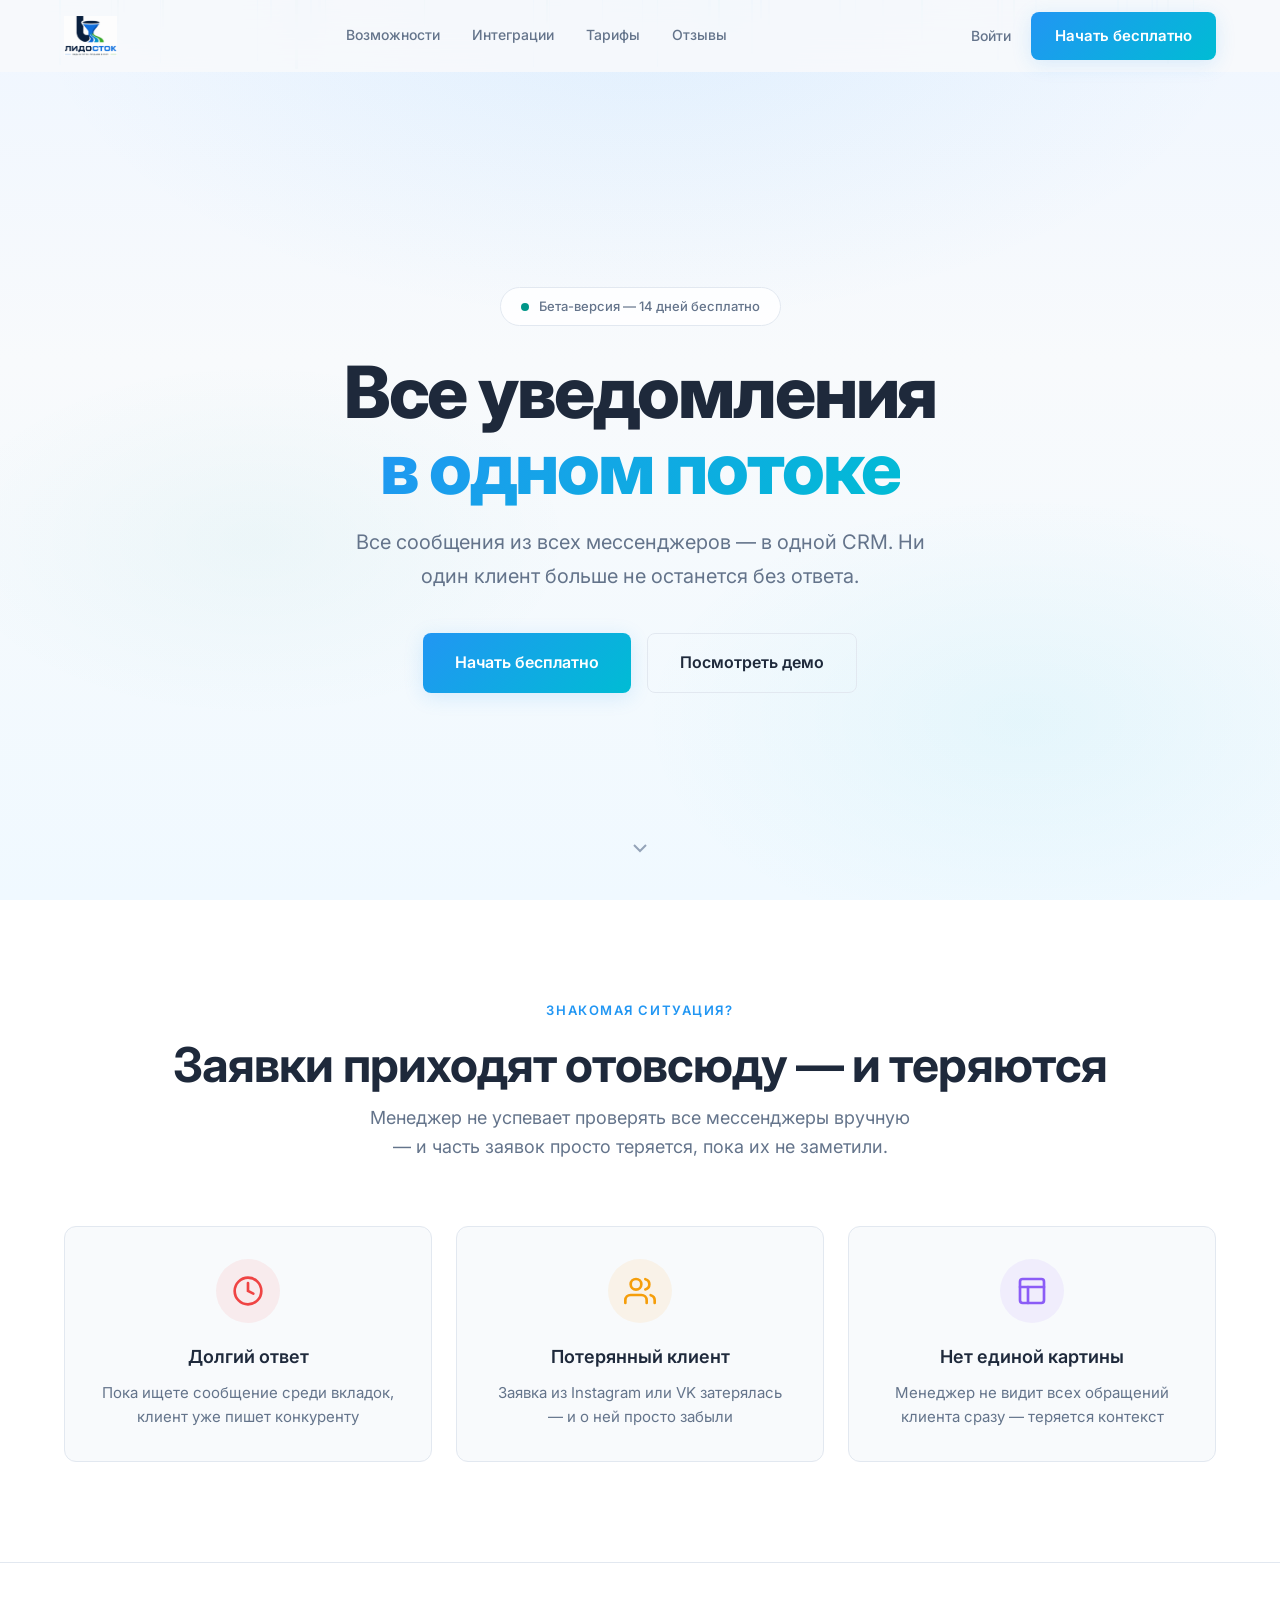
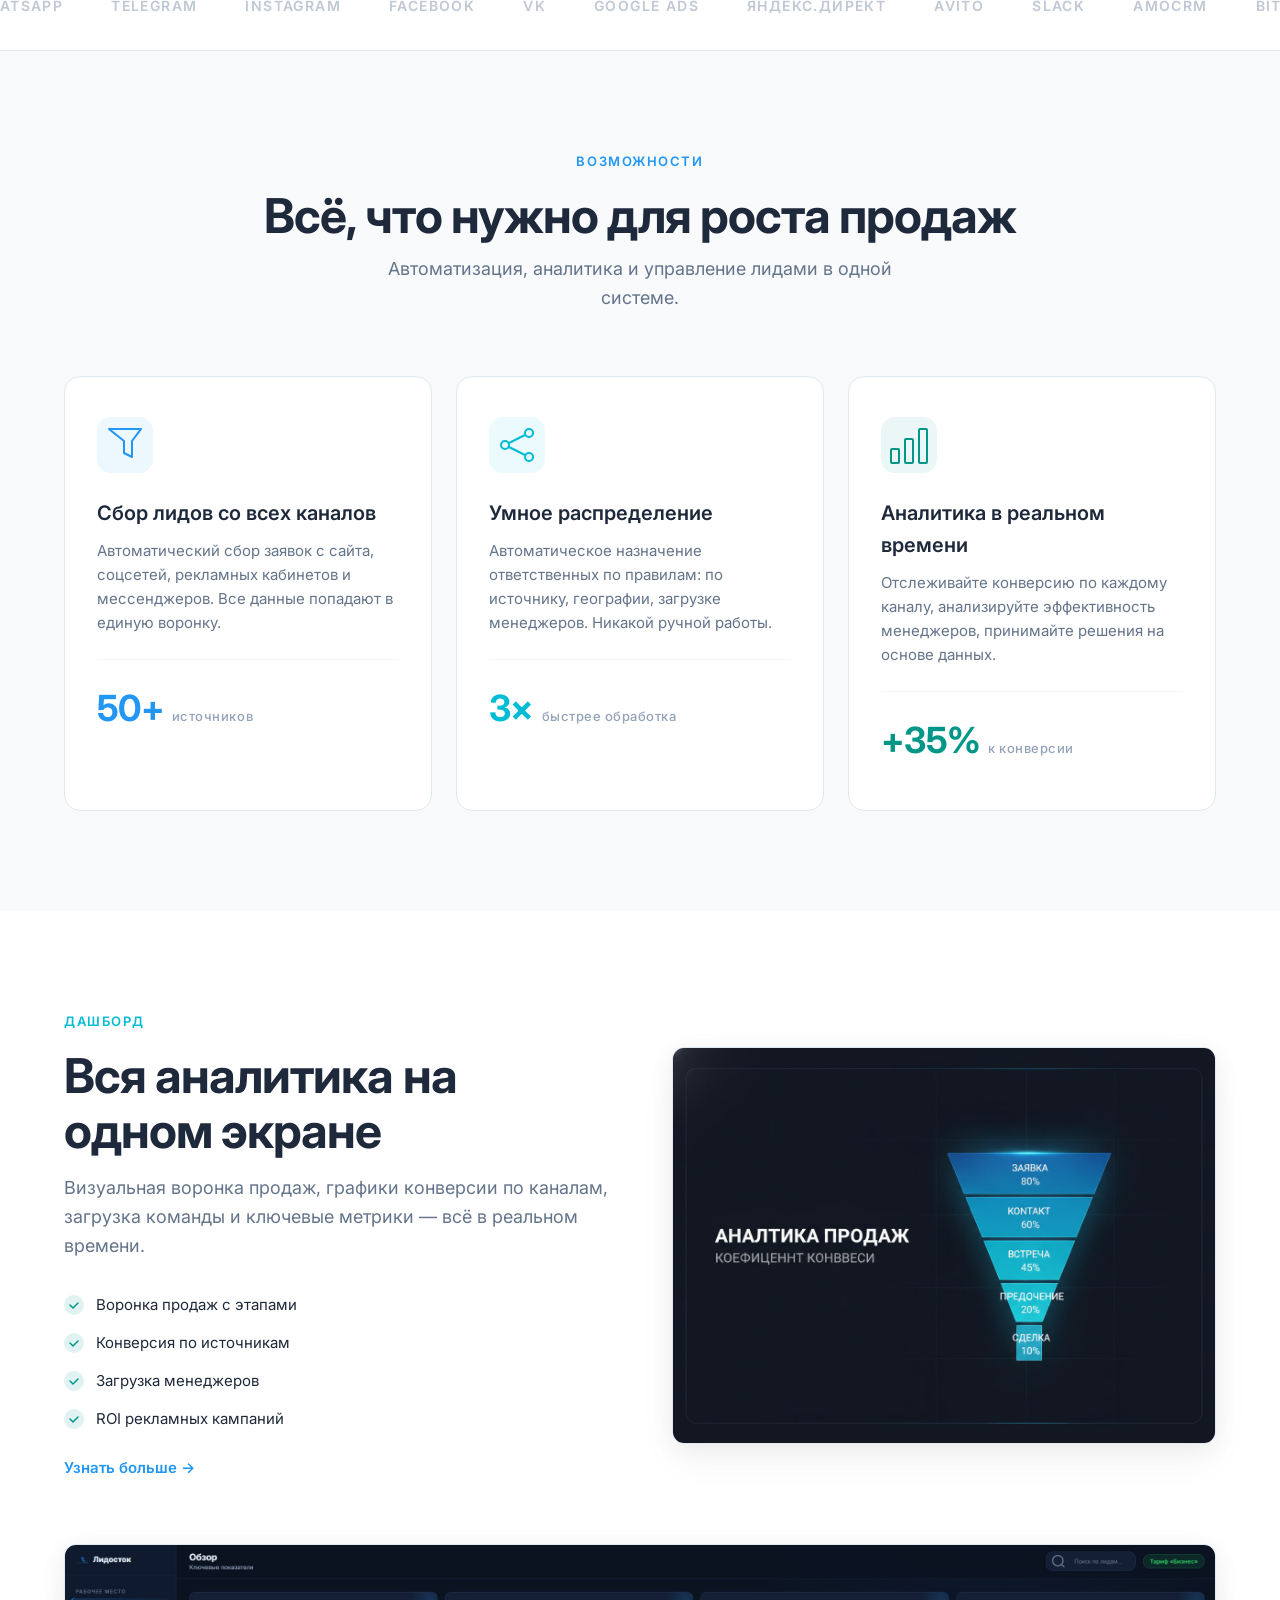
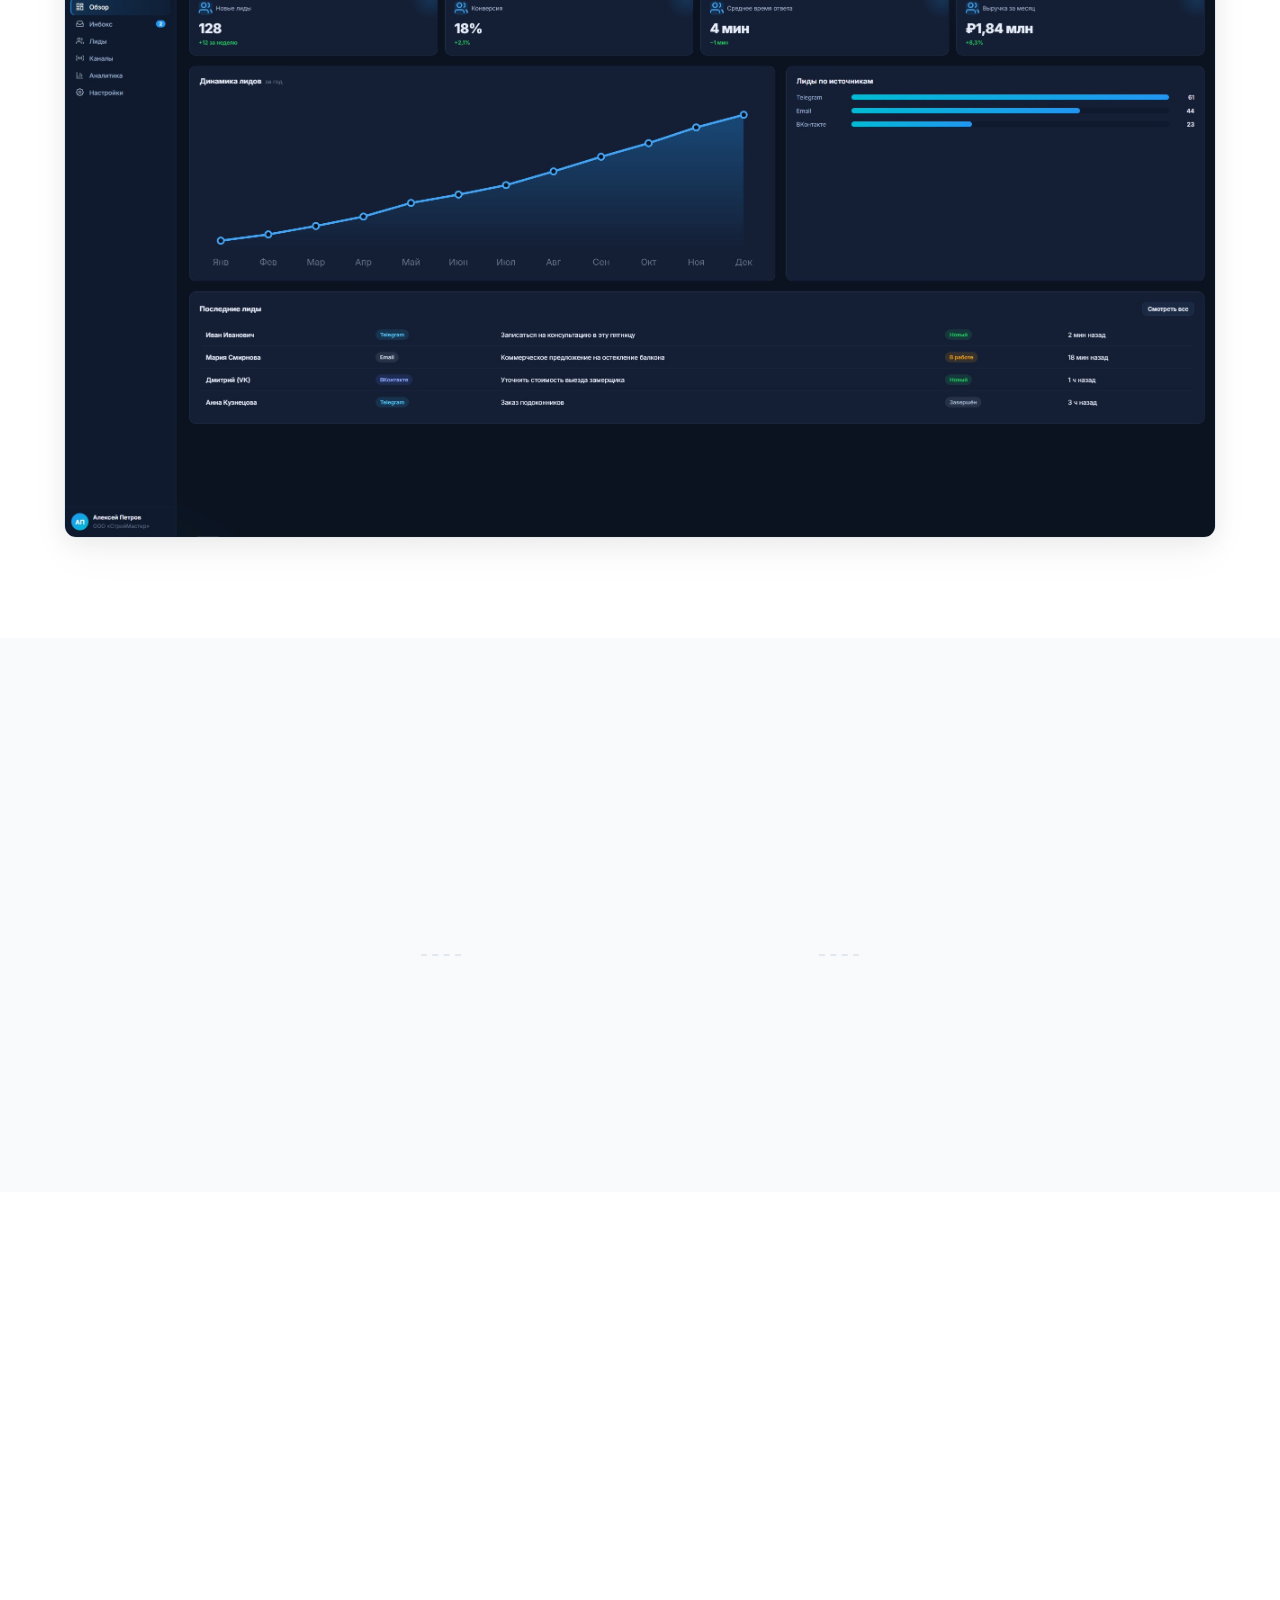
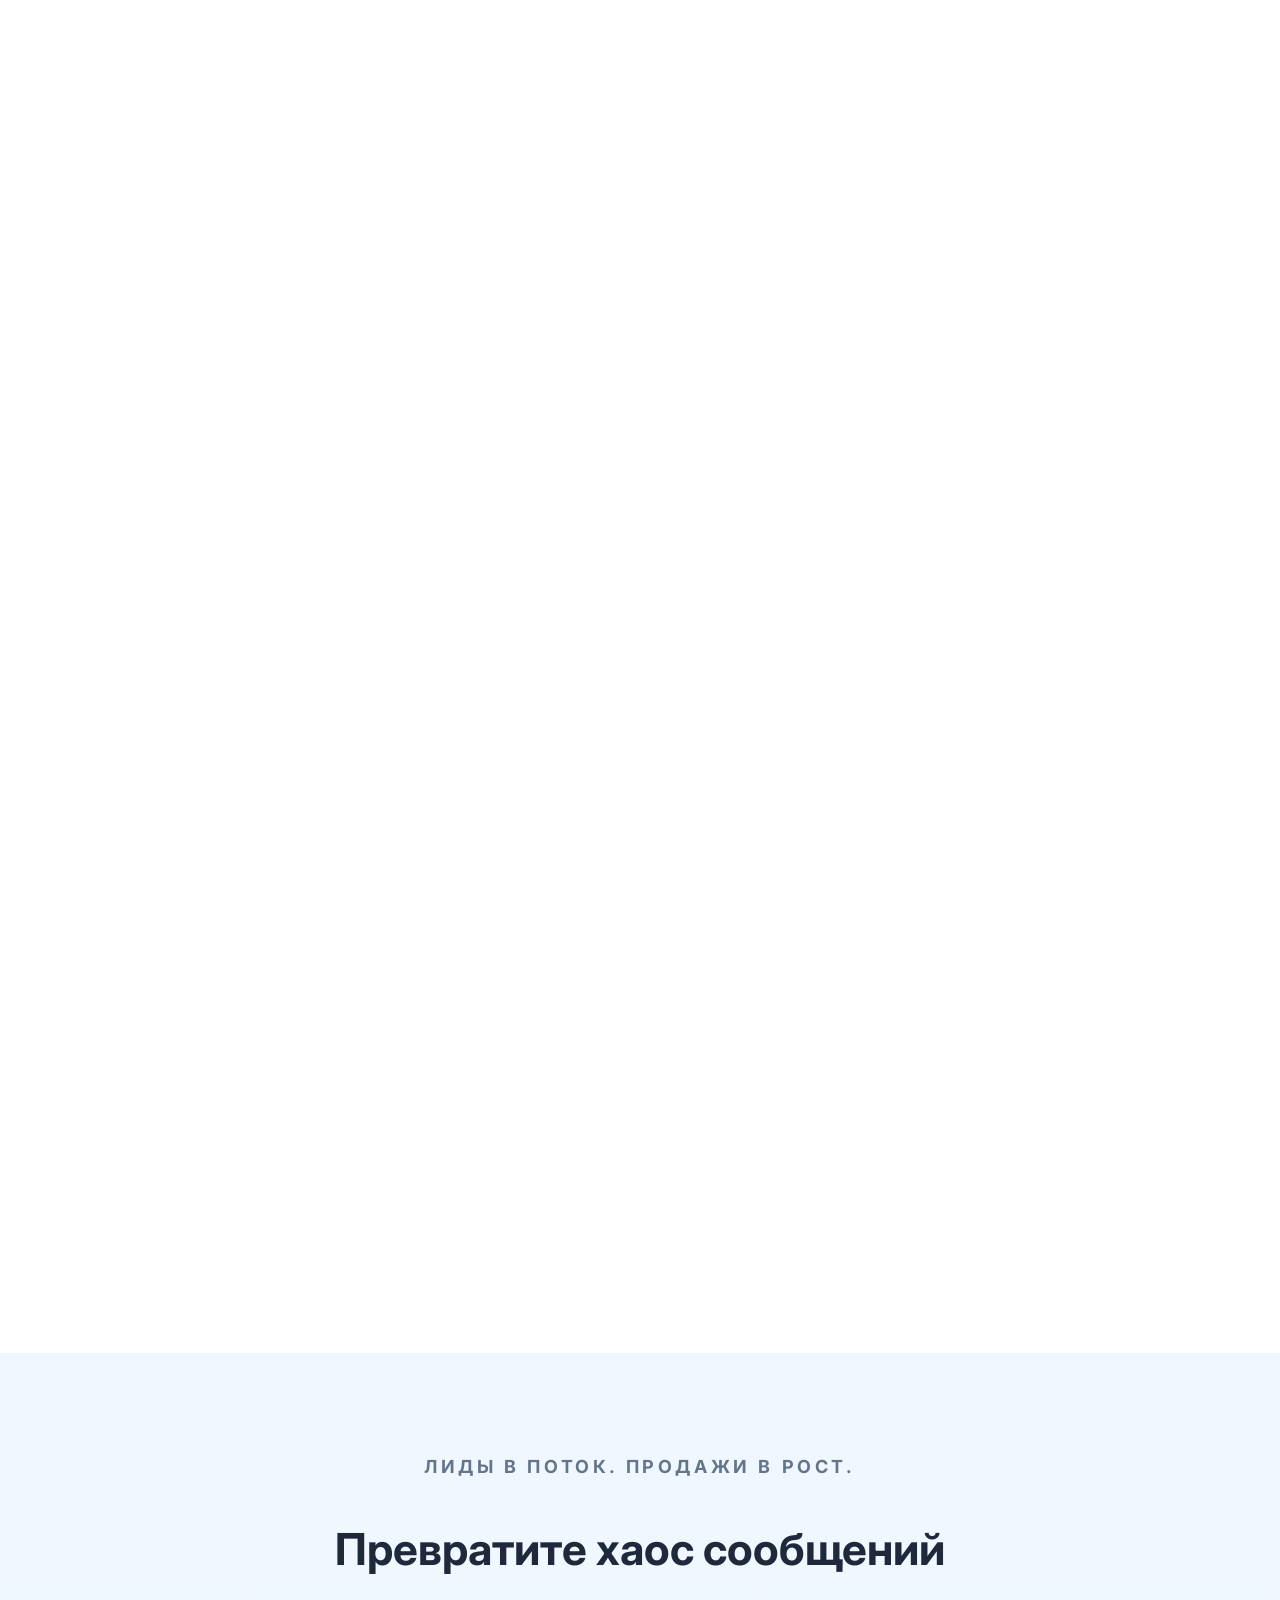
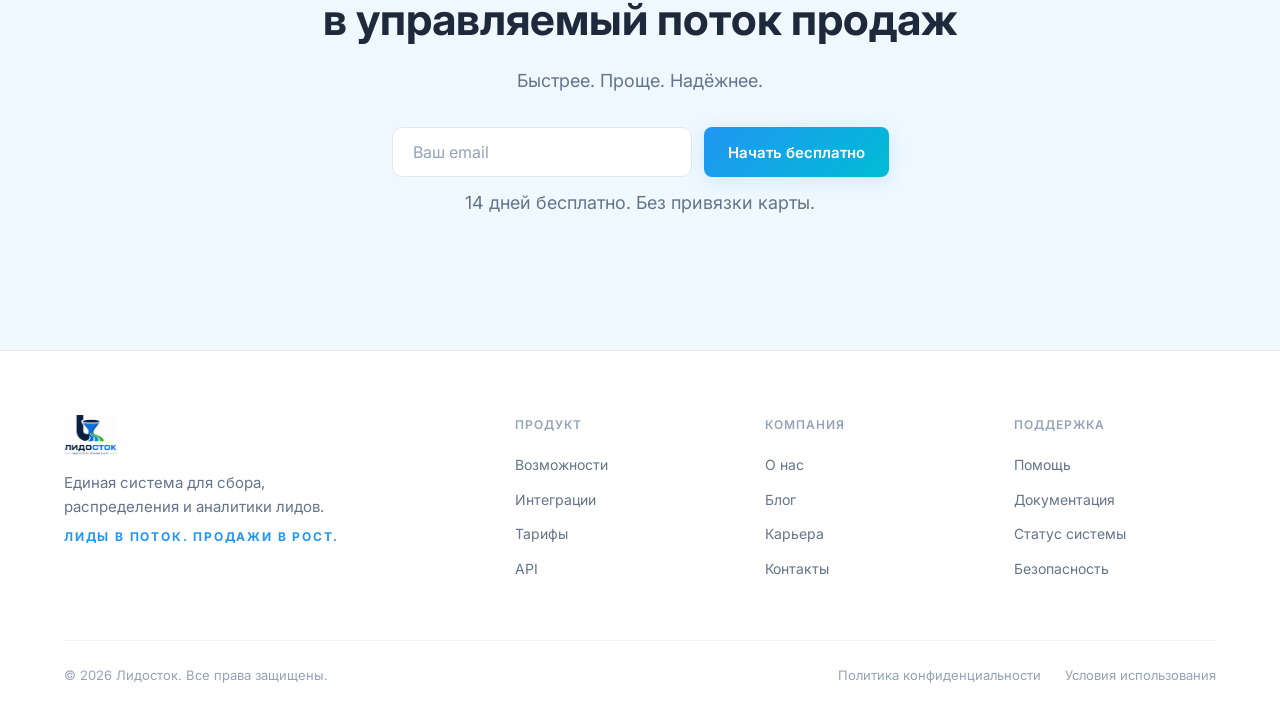
==== index.html @ 811f97ea "Add files via upload" ====
<!doctype html>
<html lang="ru">
  <head>
    <meta charset="UTF-8" />
    <meta name="viewport" content="width=device-width, initial-scale=1.0" />
    <title>Лидосток — Все уведомления в одном потоке</title>
    <link rel="icon" type="image/png" href="images/logo-dark.png" />
    <link rel="stylesheet" href="style.css" />
    <link
      href="https://fonts.googleapis.com/css2?family=Inter:wght@300;400;500;600;700;800&display=swap"
      rel="stylesheet"
    />
  </head>
  <body>
    <!-- ===== HEADER ===== -->
    <header class="header" id="header">
      <div class="container header-inner">
        <a href="index.html" class="logo">
          <img src="images/logo-light.png" alt="Лидосток" class="logo-img" />
        </a>
        <nav class="nav">
          <a href="#features" class="nav-link">Возможности</a>
          <a href="#integrations" class="nav-link">Интеграции</a>
          <a href="#pricing" class="nav-link">Тарифы</a>
          <a href="#testimonials" class="nav-link">Отзывы</a>
        </nav>
        <div class="header-buttons">
          <a href="login.html" class="header-login">Войти</a>
          <a href="register.html" class="btn btn-primary">Начать бесплатно</a>
        </div>
        <button class="hamburger" id="hamburger" onclick="toggleMenu()">
          <span></span><span></span><span></span>
        </button>
      </div>
    </header>

    <!-- Mobile Menu -->
    <div class="mobile-menu" id="mobileMenu">
      <button class="mobile-close" onclick="toggleMenu()">&times;</button>
      <a href="#features" class="mobile-link" onclick="toggleMenu()"
        >Возможности</a
      >
      <a href="#integrations" class="mobile-link" onclick="toggleMenu()"
        >Интеграции</a
      >
      <a href="#pricing" class="mobile-link" onclick="toggleMenu()">Тарифы</a>
      <a href="#testimonials" class="mobile-link" onclick="toggleMenu()"
        >Отзывы</a
      >
      <a href="login.html" class="mobile-link" onclick="toggleMenu()">Войти</a>
      <a href="register.html" class="btn btn-primary" onclick="toggleMenu()"
        >Начать бесплатно</a
      >
    </div>

    <!-- ===== HERO ===== -->
    <section class="hero">
      <div class="hero-bg">
        <div class="hero-gradient"></div>
        <div class="hero-particles" id="heroParticles"></div>
      </div>
      <div class="container hero-content">
        <div class="badge">
          <span class="badge-dot"></span>
          <span>Бета-версия — 14 дней бесплатно</span>
        </div>
        <h1 class="hero-title">
          Все уведомления<br />
          <span class="text-gradient">в одном потоке</span>
        </h1>
        <p class="hero-subtitle">
          Все сообщения из всех мессенджеров — в одной CRM. Ни один клиент
          больше не останется без ответа.
        </p>
        <div class="hero-buttons">
          <a href="#pricing" class="btn btn-primary btn-lg">Начать бесплатно</a>
          <a href="#dashboard" class="btn btn-outline btn-lg"
            >Посмотреть демо</a
          >
        </div>
      </div>
      <div class="scroll-down">
        <svg
          width="24"
          height="24"
          viewBox="0 0 24 24"
          fill="none"
          stroke="currentColor"
          stroke-width="2"
        >
          <polyline points="6 9 12 15 18 9" />
        </svg>
      </div>
    </section>

    <!-- ===== PROBLEM ===== -->
    <section class="problem-section" id="problem">
      <div class="container">
        <div class="section-header text-center">
          <p class="eyebrow">ЗНАКОМАЯ СИТУАЦИЯ?</p>
          <h2 class="section-title">Заявки приходят отовсюду — и теряются</h2>
          <p class="section-subtitle">
            Менеджер не успевает проверять все мессенджеры вручную — и часть
            заявок просто теряется, пока их не заметили.
          </p>
        </div>
        <div class="problem-grid">
          <div class="problem-card">
            <div
              class="problem-icon"
              style="background: rgba(239, 68, 68, 0.08); color: #ef4444"
            >
              <svg
                width="32"
                height="32"
                viewBox="0 0 24 24"
                fill="none"
                stroke="currentColor"
                stroke-width="2"
                stroke-linecap="round"
              >
                <circle cx="12" cy="12" r="10" />
                <polyline points="12 6 12 12 16 14" />
              </svg>
            </div>
            <h3>Долгий ответ</h3>
            <p>
              Пока ищете сообщение среди вкладок, клиент уже пишет конкуренту
            </p>
          </div>
          <div class="problem-card">
            <div
              class="problem-icon"
              style="background: rgba(245, 158, 11, 0.08); color: #f59e0b"
            >
              <svg
                width="32"
                height="32"
                viewBox="0 0 24 24"
                fill="none"
                stroke="currentColor"
                stroke-width="2"
                stroke-linecap="round"
              >
                <path d="M17 21v-2a4 4 0 0 0-4-4H5a4 4 0 0 0-4 4v2" />
                <circle cx="9" cy="7" r="4" />
                <path d="M23 21v-2a4 4 0 0 0-3-3.87" />
                <path d="M16 3.13a4 4 0 0 1 0 7.75" />
              </svg>
            </div>
            <h3>Потерянный клиент</h3>
            <p>Заявка из Instagram или VK затерялась — и о ней просто забыли</p>
          </div>
          <div class="problem-card">
            <div
              class="problem-icon"
              style="background: rgba(139, 92, 246, 0.08); color: #8b5cf6"
            >
              <svg
                width="32"
                height="32"
                viewBox="0 0 24 24"
                fill="none"
                stroke="currentColor"
                stroke-width="2"
                stroke-linecap="round"
              >
                <rect x="3" y="3" width="18" height="18" rx="2" ry="2" />
                <line x1="3" y1="9" x2="21" y2="9" />
                <line x1="9" y1="21" x2="9" y2="9" />
              </svg>
            </div>
            <h3>Нет единой картины</h3>
            <p>
              Менеджер не видит всех обращений клиента сразу — теряется контекст
            </p>
          </div>
        </div>
      </div>
    </section>

    <!-- ===== LOGO MARQUEE ===== -->
    <section class="marquee-section">
      <div class="marquee-track" id="marqueeTrack">
        <span>WHATSAPP</span><span>TELEGRAM</span><span>INSTAGRAM</span>
        <span>FACEBOOK</span><span>VK</span><span>GOOGLE ADS</span>
        <span>ЯНДЕКС.ДИРЕКТ</span><span>AVITO</span><span>SLACK</span>
        <span>AMOCRM</span><span>BITRIX24</span><span>TIKTOK</span>
        <span>WHATSAPP</span><span>TELEGRAM</span><span>INSTAGRAM</span>
        <span>FACEBOOK</span><span>VK</span><span>GOOGLE ADS</span>
        <span>ЯНДЕКС.ДИРЕКТ</span><span>AVITO</span><span>SLACK</span>
        <span>AMOCRM</span><span>BITRIX24</span><span>TIKTOK</span>
      </div>
    </section>

    <!-- ===== FEATURES ===== -->
    <section class="features" id="features">
      <div class="container">
        <div class="section-header text-center">
          <p class="eyebrow">ВОЗМОЖНОСТИ</p>
          <h2 class="section-title">Всё, что нужно для роста продаж</h2>
          <p class="section-subtitle">
            Автоматизация, аналитика и управление лидами в одной системе.
          </p>
        </div>
        <div class="features-grid">
          <div class="feature-card">
            <div class="feature-icon blue">
              <svg
                width="48"
                height="48"
                viewBox="0 0 48 48"
                fill="none"
                stroke="currentColor"
                stroke-width="2"
                stroke-linecap="round"
                stroke-linejoin="round"
              >
                <path d="M8 8h32l-9 12v16l-8-4V20L8 8z" />
              </svg>
            </div>
            <h3 class="feature-title">Сбор лидов со всех каналов</h3>
            <p class="feature-desc">
              Автоматический сбор заявок с сайта, соцсетей, рекламных кабинетов
              и мессенджеров. Все данные попадают в единую воронку.
            </p>
            <div class="feature-stat">
              <span class="stat-number blue-text">50+</span>
              <span class="stat-label">источников</span>
            </div>
          </div>
          <div class="feature-card">
            <div class="feature-icon cyan">
              <svg
                width="48"
                height="48"
                viewBox="0 0 48 48"
                fill="none"
                stroke="currentColor"
                stroke-width="2"
                stroke-linecap="round"
                stroke-linejoin="round"
              >
                <circle cx="12" cy="24" r="4" />
                <circle cx="36" cy="12" r="4" />
                <circle cx="36" cy="36" r="4" />
                <line x1="16" y1="22" x2="32" y2="14" />
                <line x1="16" y1="26" x2="32" y2="34" />
              </svg>
            </div>
            <h3 class="feature-title">Умное распределение</h3>
            <p class="feature-desc">
              Автоматическое назначение ответственных по правилам: по источнику,
              географии, загрузке менеджеров. Никакой ручной работы.
            </p>
            <div class="feature-stat">
              <span class="stat-number cyan-text">3×</span>
              <span class="stat-label">быстрее обработка</span>
            </div>
          </div>
          <div class="feature-card">
            <div class="feature-icon teal">
              <svg
                width="48"
                height="48"
                viewBox="0 0 48 48"
                fill="none"
                stroke="currentColor"
                stroke-width="2"
                stroke-linecap="round"
                stroke-linejoin="round"
              >
                <rect x="6" y="28" width="8" height="14" rx="1" />
                <rect x="20" y="18" width="8" height="24" rx="1" />
                <rect x="34" y="8" width="8" height="34" rx="1" />
              </svg>
            </div>
            <h3 class="feature-title">Аналитика в реальном времени</h3>
            <p class="feature-desc">
              Отслеживайте конверсию по каждому каналу, анализируйте
              эффективность менеджеров, принимайте решения на основе данных.
            </p>
            <div class="feature-stat">
              <span class="stat-number teal-text">+35%</span>
              <span class="stat-label">к конверсии</span>
            </div>
          </div>
        </div>
      </div>
    </section>

    <!-- ===== DASHBOARD ===== -->
    <section class="dashboard" id="dashboard">
      <div class="container">
        <div class="dashboard-grid">
          <div class="dashboard-text">
            <p class="eyebrow cyan">ДАШБОРД</p>
            <h2 class="section-title">Вся аналитика на одном экране</h2>
            <p class="section-subtitle">
              Визуальная воронка продаж, графики конверсии по каналам, загрузка
              команды и ключевые метрики — всё в реальном времени.
            </p>
            <ul class="checklist">
              <li>
                <svg width="20" height="20" viewBox="0 0 20 20">
                  <circle cx="10" cy="10" r="10" fill="#E0F2F1" />
                  <path
                    d="M6 10l3 3 5-5"
                    stroke="#009688"
                    stroke-width="1.5"
                    fill="none"
                    stroke-linecap="round"
                    stroke-linejoin="round"
                  />
                </svg>
                Воронка продаж с этапами
              </li>
              <li>
                <svg width="20" height="20" viewBox="0 0 20 20">
                  <circle cx="10" cy="10" r="10" fill="#E0F2F1" />
                  <path
                    d="M6 10l3 3 5-5"
                    stroke="#009688"
                    stroke-width="1.5"
                    fill="none"
                    stroke-linecap="round"
                    stroke-linejoin="round"
                  />
                </svg>
                Конверсия по источникам
              </li>
              <li>
                <svg width="20" height="20" viewBox="0 0 20 20">
                  <circle cx="10" cy="10" r="10" fill="#E0F2F1" />
                  <path
                    d="M6 10l3 3 5-5"
                    stroke="#009688"
                    stroke-width="1.5"
                    fill="none"
                    stroke-linecap="round"
                    stroke-linejoin="round"
                  />
                </svg>
                Загрузка менеджеров
              </li>
              <li>
                <svg width="20" height="20" viewBox="0 0 20 20">
                  <circle cx="10" cy="10" r="10" fill="#E0F2F1" />
                  <path
                    d="M6 10l3 3 5-5"
                    stroke="#009688"
                    stroke-width="1.5"
                    fill="none"
                    stroke-linecap="round"
                    stroke-linejoin="round"
                  />
                </svg>
                ROI рекламных кампаний
              </li>
            </ul>
            <a href="#pricing" class="link-arrow">Узнать больше →</a>
          </div>
          <div class="dashboard-img-wrapper">
            <img
              src="images/dashboard-card.jpg"
              alt="Аналитика воронки продаж"
              class="dashboard-img dashboard-float"
            />
          </div>
        </div>
        <div class="dashboard-full">
          <img
            src="images/dashboard-overview.jpg"
            alt="Полный дашборд Лидосток"
            class="dashboard-img"
          />
        </div>
      </div>
    </section>

    <!-- ===== HOW IT WORKS ===== -->
    <section class="how-it-works" id="howitworks">
      <div class="container">
        <div class="section-header text-center">
          <p class="eyebrow">КАК ЭТО РАБОТАЕТ</p>
          <h2 class="section-title">Три шага до первой сделки</h2>
        </div>
        <div class="steps-grid">
          <div class="step-card">
            <div class="step-number">01</div>
            <p class="step-label">ШАГ 1</p>
            <h3>Подключите каналы</h3>
            <p>
              Telegram, WhatsApp, Instagram, VK — все мессенджеры и CRM
              подключаются за минуты. Без программистов.
            </p>
          </div>
          <div class="step-connector"></div>
          <div class="step-card">
            <div class="step-number">02</div>
            <p class="step-label">ШАГ 2</p>
            <h3>Все заявки в одном окне</h3>
            <p>
              Лидосток собирает все сообщения в вашей CRM. Ничего не теряется —
              каждая заявка готова к обработке.
            </p>
          </div>
          <div class="step-connector"></div>
          <div class="step-card">
            <div class="step-number">03</div>
            <p class="step-label">ШАГ 3</p>
            <h3>Обрабатывайте с полной картиной</h3>
            <p>
              Каждый лид приходит с разбивкой: Кто, Откуда, Чего хочет, Контакт.
              Менеджер видит всё сразу.
            </p>
          </div>
        </div>
      </div>
    </section>

    <!-- ===== INTEGRATIONS ===== -->
    <section class="integrations" id="integrations">
      <div class="container">
        <div class="section-header text-center">
          <p class="eyebrow cyan">ИНТЕГРАЦИИ</p>
          <h2 class="section-title">Подключайте любые источники</h2>
          <p class="section-subtitle">
            50+ готовых интеграций и открытый API для кастомных подключений.
          </p>
        </div>
        <div class="integrations-grid">
          <div class="integration-card">
            <div class="int-icon">W</div>
            <div><strong>WhatsApp</strong><small>Мессенджеры</small></div>
          </div>
          <div class="integration-card">
            <div class="int-icon">T</div>
            <div><strong>Telegram</strong><small>Мессенджеры</small></div>
          </div>
          <div class="integration-card">
            <div class="int-icon">I</div>
            <div><strong>Instagram</strong><small>Соцсети</small></div>
          </div>
          <div class="integration-card">
            <div class="int-icon">V</div>
            <div><strong>VK</strong><small>Соцсети</small></div>
          </div>
          <div class="integration-card">
            <div class="int-icon">F</div>
            <div><strong>Facebook</strong><small>Соцсети</small></div>
          </div>
          <div class="integration-card">
            <div class="int-icon">G</div>
            <div><strong>Google Ads</strong><small>Реклама</small></div>
          </div>
          <div class="integration-card">
            <div class="int-icon">Я</div>
            <div><strong>Яндекс.Директ</strong><small>Реклама</small></div>
          </div>
          <div class="integration-card">
            <div class="int-icon">A</div>
            <div><strong>Avito</strong><small>Объявления</small></div>
          </div>
          <div class="integration-card">
            <div class="int-icon">W</div>
            <div><strong>Сайт (Webhooks)</strong><small>Веб</small></div>
          </div>
          <div class="integration-card">
            <div class="int-icon">E</div>
            <div><strong>Email</strong><small>Почта</small></div>
          </div>
          <div class="integration-card">
            <div class="int-icon">B</div>
            <div><strong>Bitrix24</strong><small>CRM</small></div>
          </div>
          <div class="integration-card">
            <div class="int-icon">C</div>
            <div><strong>amoCRM</strong><small>CRM</small></div>
          </div>
          <div class="integration-card">
            <div class="int-icon">S</div>
            <div><strong>Slack</strong><small>Коммуникации</small></div>
          </div>
          <div class="integration-card">
            <div class="int-icon">D</div>
            <div><strong>Discord</strong><small>Коммуникации</small></div>
          </div>
          <div class="integration-card">
            <div class="int-icon">V</div>
            <div><strong>Viber</strong><small>Мессенджеры</small></div>
          </div>
          <div class="integration-card">
            <div class="int-icon">T</div>
            <div><strong>TikTok</strong><small>Соцсети</small></div>
          </div>
        </div>
      </div>
    </section>

    <!-- ===== PRICING ===== -->
    <section class="pricing" id="pricing">
      <div class="container">
        <div class="section-header text-center">
          <p class="eyebrow">ТАРИФЫ</p>
          <h2 class="section-title">Прозрачные цены без скрытых платежей</h2>
          <p class="section-subtitle">
            Начните бесплатно. Масштабируйтесь по мере роста.
          </p>
        </div>
        <div class="pricing-grid">
          <div class="pricing-card">
            <h3>Бизнес</h3>
            <div class="pricing-price">2 990 <span>₽/мес</span></div>
            <p class="pricing-desc">Для малого бизнеса и стартапов</p>
            <ul class="pricing-features">
              <li>
                <svg width="16" height="16" viewBox="0 0 16 16">
                  <circle cx="8" cy="8" r="8" fill="#E0F2F1" />
                  <path
                    d="M5 8l2 2 4-4"
                    stroke="#009688"
                    stroke-width="1.5"
                    fill="none"
                    stroke-linecap="round"
                    stroke-linejoin="round"
                  />
                </svg>
                До 2 источников лидов
              </li>
              <li>
                <svg width="16" height="16" viewBox="0 0 16 16">
                  <circle cx="8" cy="8" r="8" fill="#E0F2F1" />
                  <path
                    d="M5 8l2 2 4-4"
                    stroke="#009688"
                    stroke-width="1.5"
                    fill="none"
                    stroke-linecap="round"
                    stroke-linejoin="round"
                  />
                </svg>
                1 менеджер
              </li>
              <li>
                <svg width="16" height="16" viewBox="0 0 16 16">
                  <circle cx="8" cy="8" r="8" fill="#E0F2F1" />
                  <path
                    d="M5 8l2 2 4-4"
                    stroke="#009688"
                    stroke-width="1.5"
                    fill="none"
                    stroke-linecap="round"
                    stroke-linejoin="round"
                  />
                </svg>
                Базовая аналитика
              </li>
              <li>
                <svg width="16" height="16" viewBox="0 0 16 16">
                  <circle cx="8" cy="8" r="8" fill="#E0F2F1" />
                  <path
                    d="M5 8l2 2 4-4"
                    stroke="#009688"
                    stroke-width="1.5"
                    fill="none"
                    stroke-linecap="round"
                    stroke-linejoin="round"
                  />
                </svg>
                Email-уведомления
              </li>
              <li>
                <svg width="16" height="16" viewBox="0 0 16 16">
                  <circle cx="8" cy="8" r="8" fill="#E0F2F1" />
                  <path
                    d="M5 8l2 2 4-4"
                    stroke="#009688"
                    stroke-width="1.5"
                    fill="none"
                    stroke-linecap="round"
                    stroke-linejoin="round"
                  />
                </svg>
                Поддержка по email
              </li>
            </ul>
            <a href="register.html?plan=start" class="btn btn-outline btn-full"
              >Выбрать</a
            >
          </div>
          <div class="pricing-card pricing-featured">
            <div class="pricing-badge">ПОПУЛЯРНЫЙ</div>
            <h3>Премиум</h3>
            <div class="pricing-price">7 990 <span>₽/мес</span></div>
            <p class="pricing-desc">Для растущих компаний</p>
            <ul class="pricing-features">
              <li>
                <svg width="16" height="16" viewBox="0 0 16 16">
                  <circle cx="8" cy="8" r="8" fill="#E0F2F1" />
                  <path
                    d="M5 8l2 2 4-4"
                    stroke="#009688"
                    stroke-width="1.5"
                    fill="none"
                    stroke-linecap="round"
                    stroke-linejoin="round"
                  />
                </svg>
                До 7 источников лидов
              </li>
              <li>
                <svg width="16" height="16" viewBox="0 0 16 16">
                  <circle cx="8" cy="8" r="8" fill="#E0F2F1" />
                  <path
                    d="M5 8l2 2 4-4"
                    stroke="#009688"
                    stroke-width="1.5"
                    fill="none"
                    stroke-linecap="round"
                    stroke-linejoin="round"
                  />
                </svg>
                5 менеджеров
              </li>
              <li>
                <svg width="16" height="16" viewBox="0 0 16 16">
                  <circle cx="8" cy="8" r="8" fill="#E0F2F1" />
                  <path
                    d="M5 8l2 2 4-4"
                    stroke="#009688"
                    stroke-width="1.5"
                    fill="none"
                    stroke-linecap="round"
                    stroke-linejoin="round"
                  />
                </svg>
                Расширенная аналитика
              </li>
              <li>
                <svg width="16" height="16" viewBox="0 0 16 16">
                  <circle cx="8" cy="8" r="8" fill="#E0F2F1" />
                  <path
                    d="M5 8l2 2 4-4"
                    stroke="#009688"
                    stroke-width="1.5"
                    fill="none"
                    stroke-linecap="round"
                    stroke-linejoin="round"
                  />
                </svg>
                Все мессенджеры
              </li>
              <li>
                <svg width="16" height="16" viewBox="0 0 16 16">
                  <circle cx="8" cy="8" r="8" fill="#E0F2F1" />
                  <path
                    d="M5 8l2 2 4-4"
                    stroke="#009688"
                    stroke-width="1.5"
                    fill="none"
                    stroke-linecap="round"
                    stroke-linejoin="round"
                  />
                </svg>
                API-доступ
              </li>
              <li>
                <svg width="16" height="16" viewBox="0 0 16 16">
                  <circle cx="8" cy="8" r="8" fill="#E0F2F1" />
                  <path
                    d="M5 8l2 2 4-4"
                    stroke="#009688"
                    stroke-width="1.5"
                    fill="none"
                    stroke-linecap="round"
                    stroke-linejoin="round"
                  />
                </svg>
                Приоритетная поддержка
              </li>
            </ul>
            <a
              href="register.html?plan=business"
              class="btn btn-primary btn-full"
              >Начать бесплатно</a
            >
          </div>
          <div class="pricing-card">
            <h3>Корпоративный</h3>
            <div class="pricing-price">19 990 <span>₽/мес</span></div>
            <p class="pricing-desc">Для среднего и крупного бизнеса</p>
            <ul class="pricing-features">
              <li>
                <svg width="16" height="16" viewBox="0 0 16 16">
                  <circle cx="8" cy="8" r="8" fill="#E0F2F1" />
                  <path
                    d="M5 8l2 2 4-4"
                    stroke="#009688"
                    stroke-width="1.5"
                    fill="none"
                    stroke-linecap="round"
                    stroke-linejoin="round"
                  />
                </svg>
                Безлимитные источники
              </li>
              <li>
                <svg width="16" height="16" viewBox="0 0 16 16">
                  <circle cx="8" cy="8" r="8" fill="#E0F2F1" />
                  <path
                    d="M5 8l2 2 4-4"
                    stroke="#009688"
                    stroke-width="1.5"
                    fill="none"
                    stroke-linecap="round"
                    stroke-linejoin="round"
                  />
                </svg>
                Безлимитные менеджеры
              </li>
              <li>
                <svg width="16" height="16" viewBox="0 0 16 16">
                  <circle cx="8" cy="8" r="8" fill="#E0F2F1" />
                  <path
                    d="M5 8l2 2 4-4"
                    stroke="#009688"
                    stroke-width="1.5"
                    fill="none"
                    stroke-linecap="round"
                    stroke-linejoin="round"
                  />
                </svg>
                Кастомная аналитика
              </li>
              <li>
                <svg width="16" height="16" viewBox="0 0 16 16">
                  <circle cx="8" cy="8" r="8" fill="#E0F2F1" />
                  <path
                    d="M5 8l2 2 4-4"
                    stroke="#009688"
                    stroke-width="1.5"
                    fill="none"
                    stroke-linecap="round"
                    stroke-linejoin="round"
                  />
                </svg>
                White-label решение
              </li>
              <li>
                <svg width="16" height="16" viewBox="0 0 16 16">
                  <circle cx="8" cy="8" r="8" fill="#E0F2F1" />
                  <path
                    d="M5 8l2 2 4-4"
                    stroke="#009688"
                    stroke-width="1.5"
                    fill="none"
                    stroke-linecap="round"
                    stroke-linejoin="round"
                  />
                </svg>
                Выделенный менеджер
              </li>
              <li>
                <svg width="16" height="16" viewBox="0 0 16 16">
                  <circle cx="8" cy="8" r="8" fill="#E0F2F1" />
                  <path
                    d="M5 8l2 2 4-4"
                    stroke="#009688"
                    stroke-width="1.5"
                    fill="none"
                    stroke-linecap="round"
                    stroke-linejoin="round"
                  />
                </svg>
                SLA 99.9%
              </li>
            </ul>
            <a href="contact.html" class="btn btn-outline btn-full"
              >Связаться с нами</a
            >
          </div>
        </div>
      </div>
    </section>

    <!-- ===== CLOSING CTA ===== -->
    <section class="closing-cta" id="cta">
      <div class="container">
        <div class="cta-box">
          <p class="cta-slogan">ЛИДЫ В ПОТОК. ПРОДАЖИ В РОСТ.</p>
          <h2>Превратите хаос сообщений в управляемый поток продаж</h2>
          <p>Быстрее. Проще. Надёжнее.</p>
          <form class="cta-form" onsubmit="handleSubmit(event)">
            <input
              type="email"
              id="emailInput"
              placeholder="Ваш email"
              required
            />
            <button type="submit" class="btn btn-primary" id="submitBtn">
              Начать бесплатно
            </button>
          </form>
          <p class="cta-note">14 дней бесплатно. Без привязки карты.</p>
          <div class="cta-success" id="ctaSuccess">
            <p>
              <strong>Спасибо!</strong> Мы отправили вам письмо с дальнейшими
              инструкциями.
            </p>
          </div>
        </div>
      </div>
    </section>

    <!-- ===== FOOTER ===== -->
    <footer class="footer">
      <div class="container">
        <div class="footer-grid">
          <div class="footer-brand">
            <div class="logo">
              <img
                src="images/logo-light.png"
                alt="Лидосток"
                class="logo-img"
              />
            </div>
            <p>Единая система для сбора, распределения и аналитики лидов.</p>
            <p
              style="
                margin-top: 8px;
                font-size: 12px;
                font-weight: 700;
                letter-spacing: 0.15em;
                color: var(--blue);
              "
            >
              ЛИДЫ В ПОТОК. ПРОДАЖИ В РОСТ.
            </p>
          </div>
          <div class="footer-col">
            <h4>ПРОДУКТ</h4>
            <a href="#features">Возможности</a>
            <a href="#integrations">Интеграции</a>
            <a href="#pricing">Тарифы</a>
            <a href="soon.html?page=api">API</a>
          </div>
          <div class="footer-col">
            <h4>КОМПАНИЯ</h4>
            <a href="about.html">О нас</a>
            <a href="blog.html">Блог</a>
            <a href="soon.html?page=careers">Карьера</a>
            <a href="contact.html">Контакты</a>
          </div>
          <div class="footer-col">
            <h4>ПОДДЕРЖКА</h4>
            <a href="soon.html?page=help">Помощь</a>
            <a href="soon.html?page=docs">Документация</a>
            <a href="soon.html?page=status">Статус системы</a>
            <a href="soon.html?page=security">Безопасность</a>
          </div>
        </div>
        <div class="footer-bottom">
          <p>&copy; 2026 Лидосток. Все права защищены.</p>
          <div>
            <a href="privacy.html">Политика конфиденциальности</a>
            <a href="terms.html">Условия использования</a>
          </div>
        </div>
      </div>
    </footer>

    <script src="script.js"></script>
  </body>
</html>
---- style.css ----
/* ===== RESET & BASE ===== */
* { margin: 0; padding: 0; box-sizing: border-box; }

html {
  scroll-behavior: smooth;
  -webkit-font-smoothing: antialiased;
  -moz-osx-font-smoothing: grayscale;
}

body {
  font-family: 'Inter', -apple-system, BlinkMacSystemFont, 'Segoe UI', sans-serif;
  background: #F8FAFC;
  color: #1E293B;
  line-height: 1.6;
  overflow-x: hidden;
}

img { max-width: 100%; height: auto; display: block; }
a { text-decoration: none; color: inherit; }
button { font-family: inherit; cursor: pointer; }
ul { list-style: none; }

/* ===== VARIABLES ===== */
:root {
  --blue: #2196F3;
  --blue-light: #42A5F5;
  --cyan: #00BCD4;
  --teal: #009688;
  --text: #1E293B;
  --text-secondary: #64748B;
  --text-muted: #94A3B8;
  --bg: #F8FAFC;
  --bg-white: #FFFFFF;
  --bg-card: #FFFFFF;
  --border: #E2E8F0;
  --border-light: #F1F5F9;
  --shadow: 0 1px 3px rgba(0,0,0,0.04), 0 4px 12px rgba(0,0,0,0.04);
  --shadow-lg: 0 4px 24px rgba(0,0,0,0.06), 0 16px 40px rgba(0,0,0,0.04);
  --shadow-blue: 0 4px 20px rgba(33,150,243,0.15);
  --radius: 12px;
  --radius-lg: 16px;
  --max-width: 1200px;
}

/* ===== UTILITIES ===== */
.container {
  max-width: var(--max-width);
  margin: 0 auto;
  padding: 0 24px;
}

.text-center { text-align: center; }
.text-gradient {
  background: linear-gradient(135deg, var(--blue) 0%, var(--cyan) 100%);
  -webkit-background-clip: text;
  -webkit-text-fill-color: transparent;
  background-clip: text;
}

/* ===== BUTTONS ===== */
.btn {
  display: inline-flex;
  align-items: center;
  justify-content: center;
  gap: 8px;
  font-size: 15px;
  font-weight: 600;
  padding: 12px 24px;
  border-radius: 8px;
  border: none;
  transition: all 0.3s ease;
  white-space: nowrap;
}

.btn-primary {
  background: linear-gradient(135deg, var(--blue) 0%, var(--cyan) 100%);
  color: #fff;
  box-shadow: var(--shadow-blue);
}
.btn-primary:hover {
  transform: translateY(-2px);
  box-shadow: 0 6px 28px rgba(33,150,243,0.25);
}

.btn-outline {
  background: transparent;
  color: var(--text);
  border: 1.5px solid var(--border);
}
.btn-outline:hover {
  border-color: var(--blue);
  color: var(--blue);
  background: rgba(33,150,243,0.04);
}

.btn-lg { padding: 16px 32px; font-size: 16px; }
.btn-full { width: 100%; }

/* ===== HEADER ===== */
.header {
  position: fixed;
  top: 0; left: 0; right: 0;
  z-index: 1000;
  height: 72px;
  display: flex;
  align-items: center;
  background: rgba(248,250,252,0.85);
  backdrop-filter: blur(20px);
  -webkit-backdrop-filter: blur(20px);
  border-bottom: 1px solid transparent;
  transition: background 0.3s ease, border-color 0.3s ease;
}
.header.scrolled {
  border-bottom-color: var(--border);
  background: rgba(255,255,255,0.95);
}

.header-inner {
  display: flex;
  align-items: center;
  justify-content: space-between;
  width: 100%;
}

.logo-img { height: 40px; width: auto; }

.nav {
  display: flex;
  align-items: center;
  gap: 32px;
}
.nav-link {
  font-size: 14px;
  font-weight: 500;
  color: var(--text-secondary);
  transition: color 0.3s ease;
  position: relative;
}
.nav-link:hover { color: var(--text); }
.nav-link::after {
  content: '';
  position: absolute;
  bottom: -4px;
  left: 0;
  width: 0;
  height: 2px;
  background: var(--blue);
  transition: width 0.3s ease;
}
.nav-link:hover::after { width: 100%; }

.header-login {
  font-size: 14px;
  font-weight: 500;
  color: var(--text-secondary);
  padding: 8px 16px;
  transition: color 0.3s ease;
}
.header-login:hover { color: var(--text); }

.hamburger {
  display: none;
  flex-direction: column;
  gap: 5px;
  background: none;
  border: none;
  padding: 4px;
}
.hamburger span {
  display: block;
  width: 24px;
  height: 2px;
  background: var(--text);
  border-radius: 2px;
  transition: all 0.3s ease;
}

/* Mobile menu */
.mobile-menu {
  position: fixed;
  inset: 0;
  z-index: 2000;
  background: rgba(255,255,255,0.98);
  backdrop-filter: blur(20px);
  display: flex;
  flex-direction: column;
  align-items: center;
  justify-content: center;
  gap: 32px;
  opacity: 0;
  visibility: hidden;
  transition: all 0.3s ease;
}
.mobile-menu.open { opacity: 1; visibility: visible; }
.mobile-link {
  font-size: 24px;
  font-weight: 600;
  color: var(--text);
}
.mobile-close {
  position: absolute;
  top: 20px;
  right: 24px;
  font-size: 36px;
  background: none;
  border: none;
  color: var(--text);
}

/* ===== HERO ===== */
.hero {
  position: relative;
  min-height: 100vh;
  display: flex;
  align-items: center;
  justify-content: center;
  text-align: center;
  overflow: hidden;
  background: linear-gradient(180deg, #EFF6FF 0%, #F8FAFC 40%, #F0F9FF 100%);
}

.hero-bg {
  position: absolute;
  inset: 0;
  z-index: 0;
}

.hero-gradient {
  position: absolute;
  inset: 0;
  background:
    radial-gradient(ellipse 80% 60% at 50% 0%, rgba(33,150,243,0.08) 0%, transparent 60%),
    radial-gradient(ellipse 60% 50% at 80% 80%, rgba(0,188,212,0.06) 0%, transparent 50%),
    radial-gradient(ellipse 50% 40% at 20% 60%, rgba(0,150,136,0.04) 0%, transparent 50%);
}

.hero-particles {
  position: absolute;
  inset: 0;
  overflow: hidden;
  pointer-events: none;
}

.hero-particles .particle {
  position: absolute;
  width: 2px;
  border-radius: 1px;
  opacity: 0.2;
  animation: particleFall linear infinite;
}

@keyframes particleFall {
  0% { transform: translateY(-100px); opacity: 0; }
  10% { opacity: 0.25; }
  90% { opacity: 0.15; }
  100% { transform: translateY(calc(100vh + 100px)); opacity: 0; }
}

.hero-content {
  position: relative;
  z-index: 2;
  max-width: 800px;
  padding-top: 80px;
  animation: fadeInUp 1s ease both;
}

@keyframes fadeInUp {
  from { opacity: 0; transform: translateY(30px); }
  to { opacity: 1; transform: translateY(0); }
}

.badge {
  display: inline-flex;
  align-items: center;
  gap: 10px;
  background: rgba(255,255,255,0.8);
  border: 1px solid var(--border);
  border-radius: 100px;
  padding: 8px 20px;
  font-size: 13px;
  font-weight: 500;
  color: var(--text-secondary);
  margin-bottom: 28px;
  backdrop-filter: blur(10px);
}

.badge-dot {
  width: 8px;
  height: 8px;
  border-radius: 50%;
  background: var(--teal);
  animation: pulse 2s infinite;
}

@keyframes pulse {
  0%, 100% { opacity: 1; }
  50% { opacity: 0.4; }
}

.hero-title {
  font-size: clamp(36px, 6vw, 72px);
  font-weight: 800;
  line-height: 1.05;
  letter-spacing: -0.03em;
  color: var(--text);
  margin-bottom: 20px;
}

.hero-subtitle {
  font-size: clamp(16px, 2vw, 20px);
  color: var(--text-secondary);
  max-width: 600px;
  margin: 0 auto 40px;
  line-height: 1.7;
}

.hero-buttons {
  display: flex;
  gap: 16px;
  justify-content: center;
  flex-wrap: wrap;
}

.scroll-down {
  position: absolute;
  bottom: 32px;
  left: 50%;
  transform: translateX(-50%);
  color: var(--text-muted);
  animation: bounce 2s infinite ease-in-out;
}

@keyframes bounce {
  0%, 100% { transform: translateX(-50%) translateY(0); }
  50% { transform: translateX(-50%) translateY(8px); }
}

/* ===== PROBLEM SECTION ===== */
.problem-section {
  padding: 100px 0;
  background: #fff;
}
.problem-grid {
  display: grid;
  grid-template-columns: repeat(auto-fit, minmax(280px, 1fr));
  gap: 24px;
}
.problem-card {
  background: var(--bg);
  border: 1px solid var(--border);
  border-radius: var(--radius);
  padding: 32px;
  text-align: center;
  transition: all 0.35s ease;
}
.problem-card:hover {
  transform: translateY(-4px);
  box-shadow: var(--shadow-lg);
}
.problem-icon {
  width: 64px;
  height: 64px;
  border-radius: 50%;
  display: flex;
  align-items: center;
  justify-content: center;
  margin: 0 auto 20px;
}
.problem-card h3 {
  font-size: 18px;
  font-weight: 600;
  color: var(--text);
  margin-bottom: 10px;
}
.problem-card p {
  font-size: 15px;
  color: var(--text-secondary);
  line-height: 1.6;
}

/* ===== MARQUEE ===== */
.marquee-section {
  background: #fff;
  border-top: 1px solid var(--border);
  border-bottom: 1px solid var(--border);
  padding: 32px 0;
  overflow: hidden;
}

.marquee-track {
  display: flex;
  gap: 48px;
  width: max-content;
  will-change: transform;
}
.marquee-track.paused { animation-play-state: paused; }

.marquee-track span {
  font-size: 14px;
  font-weight: 600;
  letter-spacing: 0.1em;
  color: var(--text-muted);
  white-space: nowrap;
  transition: color 0.3s ease;
  opacity: 0.6;
}
.marquee-track span:hover { color: var(--blue); opacity: 1; }

@keyframes marquee {
  0% { transform: translateX(0); }
  100% { transform: translateX(-50%); }
}

/* ===== SECTION HEADERS ===== */
.section-header { margin-bottom: 64px; }
.eyebrow {
  font-size: 13px;
  font-weight: 600;
  letter-spacing: 0.12em;
  color: var(--blue);
  text-transform: uppercase;
  margin-bottom: 16px;
}
.eyebrow.cyan { color: var(--cyan); }
.eyebrow.teal { color: var(--teal); }

.section-title {
  font-size: clamp(28px, 4vw, 48px);
  font-weight: 700;
  letter-spacing: -0.02em;
  line-height: 1.15;
  color: var(--text);
  margin-bottom: 12px;
}
.section-subtitle {
  font-size: 18px;
  color: var(--text-secondary);
  max-width: 560px;
  line-height: 1.6;
}
.text-center .section-subtitle { margin-left: auto; margin-right: auto; }

/* ===== FEATURES ===== */
.features {
  padding: 100px 0;
  background: var(--bg);
}

.features-grid {
  display: grid;
  grid-template-columns: repeat(auto-fit, minmax(300px, 1fr));
  gap: 24px;
}

.feature-card {
  background: var(--bg-card);
  border: 1px solid var(--border);
  border-radius: var(--radius-lg);
  padding: 40px 32px;
  transition: all 0.35s ease;
}
.feature-card:hover {
  transform: translateY(-4px);
  box-shadow: var(--shadow-lg);
  border-color: rgba(33,150,243,0.2);
}

.feature-icon {
  width: 56px;
  height: 56px;
  border-radius: 14px;
  display: flex;
  align-items: center;
  justify-content: center;
  margin-bottom: 24px;
}
.feature-icon.blue { background: rgba(33,150,243,0.08); color: var(--blue); }
.feature-icon.cyan { background: rgba(0,188,212,0.08); color: var(--cyan); }
.feature-icon.teal { background: rgba(0,150,136,0.08); color: var(--teal); }

.feature-title {
  font-size: 20px;
  font-weight: 600;
  color: var(--text);
  margin-bottom: 10px;
}
.feature-desc {
  font-size: 15px;
  color: var(--text-secondary);
  line-height: 1.6;
  margin-bottom: 24px;
}
.feature-stat {
  display: flex;
  align-items: baseline;
  gap: 8px;
  padding-top: 20px;
  border-top: 1px solid var(--border-light);
}
.stat-number {
  font-size: 36px;
  font-weight: 700;
  letter-spacing: -0.02em;
}
.stat-label {
  font-size: 13px;
  font-weight: 500;
  color: var(--text-muted);
  letter-spacing: 0.04em;
}
.blue-text { color: var(--blue); }
.cyan-text { color: var(--cyan); }
.teal-text { color: var(--teal); }

/* ===== DASHBOARD ===== */
.dashboard {
  padding: 100px 0;
  background: #fff;
}

.dashboard-grid {
  display: grid;
  grid-template-columns: 1fr 1fr;
  gap: 64px;
  align-items: center;
  margin-bottom: 64px;
}

.dashboard-text .section-title { margin-bottom: 16px; }
.dashboard-text .section-subtitle { margin-bottom: 32px; }

.checklist {
  display: flex;
  flex-direction: column;
  gap: 14px;
  margin-bottom: 24px;
}
.checklist li {
  display: flex;
  align-items: center;
  gap: 12px;
  font-size: 15px;
  color: var(--text);
}
.checklist li svg { flex-shrink: 0; }

.link-arrow {
  font-size: 15px;
  font-weight: 600;
  color: var(--blue);
  display: inline-flex;
  align-items: center;
  gap: 6px;
  transition: gap 0.3s ease;
}
.link-arrow:hover { gap: 10px; }

.dashboard-img {
  border-radius: var(--radius);
  border: 1px solid var(--border);
  box-shadow: var(--shadow-lg);
  width: 100%;
}

.dashboard-float {
  animation: float 6s ease-in-out infinite;
}

@keyframes float {
  0%, 100% { transform: translateY(0); }
  50% { transform: translateY(-10px); }
}

.dashboard-full { margin-top: 40px; }

/* ===== HOW IT WORKS ===== */
.how-it-works {
  padding: 100px 0;
  background: var(--bg);
}

.steps-grid {
  display: grid;
  grid-template-columns: 1fr auto 1fr auto 1fr;
  gap: 0;
  align-items: start;
}

.step-card {
  position: relative;
  padding: 0 16px;
}
.step-card:first-child { padding-left: 0; }
.step-card:last-child { padding-right: 0; }

.step-number {
  font-size: 80px;
  font-weight: 800;
  line-height: 1;
  color: rgba(33,150,243,0.08);
  position: absolute;
  top: -20px;
  left: 0;
  user-select: none;
}

.step-label {
  font-size: 12px;
  font-weight: 600;
  letter-spacing: 0.1em;
  color: var(--blue);
  text-transform: uppercase;
  margin-bottom: 8px;
  margin-top: 20px;
}

.step-card h3 {
  font-size: 20px;
  font-weight: 600;
  color: var(--text);
  margin-bottom: 10px;
}
.step-card p {
  font-size: 15px;
  color: var(--text-secondary);
  line-height: 1.6;
}

.step-connector {
  width: 40px;
  height: 2px;
  border-top: 2px dashed var(--border);
  margin-top: 60px;
  align-self: start;
}

/* ===== INTEGRATIONS ===== */
.integrations {
  padding: 100px 0;
  background: #fff;
}

.integrations-grid {
  display: grid;
  grid-template-columns: repeat(auto-fill, minmax(260px, 1fr));
  gap: 16px;
}

.integration-card {
  display: flex;
  align-items: center;
  gap: 14px;
  background: var(--bg-card);
  border: 1px solid var(--border);
  border-radius: 10px;
  padding: 18px 20px;
  transition: all 0.3s ease;
  cursor: default;
}
.integration-card:hover {
  border-color: rgba(33,150,243,0.25);
  transform: translateY(-2px);
  box-shadow: var(--shadow);
}

.int-icon {
  width: 40px;
  height: 40px;
  border-radius: 8px;
  background: rgba(33,150,243,0.06);
  display: flex;
  align-items: center;
  justify-content: center;
  font-size: 15px;
  font-weight: 700;
  color: var(--blue);
  flex-shrink: 0;
}

.integration-card strong {
  display: block;
  font-size: 15px;
  font-weight: 500;
  color: var(--text);
}
.integration-card small {
  font-size: 13px;
  color: var(--text-muted);
}

/* ===== TESTIMONIALS ===== */
.testimonials {
  padding: 100px 0;
  background: var(--bg);
}

.testimonials-header-row {
  display: flex;
  justify-content: space-between;
  align-items: flex-end;
  flex-wrap: wrap;
  gap: 16px;
}

.test-nav {
  display: flex;
  gap: 10px;
}

.test-nav-btn {
  width: 44px;
  height: 44px;
  border-radius: 50%;
  border: 1.5px solid var(--border);
  background: #fff;
  color: var(--text-secondary);
  font-size: 14px;
  display: flex;
  align-items: center;
  justify-content: center;
  transition: all 0.3s ease;
}
.test-nav-btn:hover {
  border-color: var(--blue);
  color: var(--blue);
  background: rgba(33,150,243,0.04);
}

.testimonials-scroll {
  display: flex;
  gap: 20px;
  overflow-x: auto;
  scroll-snap-type: x mandatory;
  scroll-behavior: smooth;
  padding-bottom: 8px;
  -webkit-overflow-scrolling: touch;
}
.testimonials-scroll::-webkit-scrollbar { display: none; }

.testimonial-card {
  min-width: 360px;
  max-width: 360px;
  flex-shrink: 0;
  background: #fff;
  border: 1px solid var(--border);
  border-radius: var(--radius-lg);
  padding: 32px;
  scroll-snap-align: start;
  transition: box-shadow 0.3s ease;
}
.testimonial-card:hover { box-shadow: var(--shadow-lg); }

.quote-icon { margin-bottom: 14px; }

.quote-text {
  font-size: 15px;
  line-height: 1.7;
  color: var(--text);
  font-style: italic;
  margin-bottom: 24px;
}

.quote-author {
  display: flex;
  align-items: center;
  gap: 12px;
  padding-top: 20px;
  border-top: 1px solid var(--border-light);
}
.quote-author img {
  width: 44px;
  height: 44px;
  border-radius: 50%;
  object-fit: cover;
}
.quote-author strong {
  display: block;
  font-size: 14px;
  font-weight: 600;
  color: var(--text);
}
.quote-author small {
  font-size: 13px;
  color: var(--text-muted);
}

/* ===== PRICING ===== */
.pricing {
  padding: 100px 0;
  background: #fff;
}

.pricing-grid {
  display: grid;
  grid-template-columns: repeat(auto-fit, minmax(300px, 1fr));
  gap: 24px;
  align-items: stretch;
}

.pricing-card {
  background: var(--bg-card);
  border: 1.5px solid var(--border);
  border-radius: var(--radius-lg);
  padding: 40px 32px;
  display: flex;
  flex-direction: column;
  position: relative;
  transition: all 0.35s ease;
}
.pricing-card:hover {
  transform: translateY(-4px);
  box-shadow: var(--shadow-lg);
}

.pricing-featured {
  border-color: rgba(33,150,243,0.3);
  box-shadow: 0 0 40px rgba(33,150,243,0.06), var(--shadow-lg);
}

.pricing-badge {
  position: absolute;
  top: -12px;
  left: 50%;
  transform: translateX(-50%);
  background: linear-gradient(135deg, var(--blue) 0%, var(--cyan) 100%);
  color: #fff;
  font-size: 11px;
  font-weight: 600;
  letter-spacing: 0.06em;
  text-transform: uppercase;
  padding: 6px 16px;
  border-radius: 100px;
  white-space: nowrap;
}

.pricing-card h3 {
  font-size: 22px;
  font-weight: 600;
  color: var(--text);
  margin-bottom: 12px;
}

.pricing-price {
  font-size: 42px;
  font-weight: 700;
  letter-spacing: -0.02em;
  color: var(--text);
  margin-bottom: 4px;
}
.pricing-price span {
  font-size: 16px;
  font-weight: 400;
  color: var(--text-muted);
}

.pricing-desc {
  font-size: 15px;
  color: var(--text-secondary);
  margin-bottom: 24px;
}

.pricing-features {
  flex: 1;
  display: flex;
  flex-direction: column;
  gap: 14px;
  margin-bottom: 28px;
}
.pricing-features li {
  display: flex;
  align-items: center;
  gap: 10px;
  font-size: 15px;
  color: var(--text-secondary);
}
.pricing-features li svg { flex-shrink: 0; }

/* ===== CLOSING CTA ===== */
.closing-cta {
  padding: 100px 0;
  background: linear-gradient(180deg, #EFF6FF 0%, #F0F9FF 100%);
}

.cta-box {
  max-width: 640px;
  margin: 0 auto;
  text-align: center;
}

.cta-slogan {
  font-size: 13px;
  font-weight: 700;
  letter-spacing: 0.2em;
  color: var(--blue);
  margin-bottom: 16px;
}

.cta-box h2 {
  font-size: clamp(28px, 4vw, 44px);
  font-weight: 700;
  color: var(--text);
  margin-bottom: 12px;
}

.cta-box > p {
  font-size: 18px;
  color: var(--text-secondary);
  margin-bottom: 32px;
}

.cta-form {
  display: flex;
  gap: 12px;
  justify-content: center;
  flex-wrap: wrap;
  margin-bottom: 12px;
}

.cta-form input {
  background: #fff;
  border: 1.5px solid var(--border);
  border-radius: 10px;
  padding: 14px 20px;
  font-size: 16px;
  color: var(--text);
  width: 300px;
  max-width: 100%;
  outline: none;
  transition: border-color 0.3s ease, box-shadow 0.3s ease;
  font-family: inherit;
}
.cta-form input:focus {
  border-color: var(--blue);
  box-shadow: 0 0 0 3px rgba(33,150,243,0.1);
}
.cta-form input::placeholder { color: var(--text-muted); }

.cta-note {
  font-size: 13px;
  color: var(--text-muted);
}

.cta-success {
  display: none;
  background: rgba(0,150,136,0.08);
  border: 1px solid rgba(0,150,136,0.2);
  border-radius: var(--radius);
  padding: 24px;
  margin-top: 16px;
}
.cta-success p { color: var(--teal); font-size: 16px; }
.cta-success strong { display: block; margin-bottom: 4px; }

/* ===== FOOTER ===== */
.footer {
  background: #fff;
  border-top: 1px solid var(--border);
  padding: 64px 0 0;
}

.footer-grid {
  display: grid;
  grid-template-columns: 2fr 1fr 1fr 1fr;
  gap: 48px;
  padding-bottom: 48px;
}

.footer-brand .logo { margin-bottom: 16px; }
.footer-brand p {
  font-size: 15px;
  color: var(--text-secondary);
  line-height: 1.6;
  max-width: 280px;
}

.footer-col h4 {
  font-size: 12px;
  font-weight: 600;
  letter-spacing: 0.08em;
  color: var(--text-muted);
  text-transform: uppercase;
  margin-bottom: 20px;
}
.footer-col a {
  display: block;
  font-size: 14px;
  color: var(--text-secondary);
  margin-bottom: 12px;
  transition: color 0.3s ease;
}
.footer-col a:hover { color: var(--blue); }

.footer-bottom {
  border-top: 1px solid var(--border-light);
  padding: 24px 0;
  display: flex;
  justify-content: space-between;
  align-items: center;
  flex-wrap: wrap;
  gap: 12px;
}
.footer-bottom p {
  font-size: 13px;
  color: var(--text-muted);
}
.footer-bottom div {
  display: flex;
  gap: 24px;
}
.footer-bottom a {
  font-size: 13px;
  color: var(--text-muted);
  transition: color 0.3s ease;
}
.footer-bottom a:hover { color: var(--text-secondary); }

/* ===== SCROLL REVEAL ===== */
.reveal {
  opacity: 0;
  transform: translateY(40px);
  transition: opacity 0.7s ease, transform 0.7s ease;
}
.reveal.visible {
  opacity: 1;
  transform: translateY(0);
}
.reveal-delay-1 { transition-delay: 0.1s; }
.reveal-delay-2 { transition-delay: 0.2s; }
.reveal-delay-3 { transition-delay: 0.3s; }

/* ===== AUTH PAGES (login / register) ===== */
.auth-page { min-height: 100vh; display: flex; flex-direction: column; }
.auth-main {
  flex: 1;
  display: flex;
  align-items: center;
  justify-content: center;
  padding: 140px 24px 80px;
  background: linear-gradient(180deg, #EFF6FF 0%, #F8FAFC 40%, #F0F9FF 100%);
}
.auth-card {
  width: 100%;
  max-width: 440px;
  background: #fff;
  border: 1px solid var(--border);
  border-radius: var(--radius-lg);
  box-shadow: var(--shadow-lg);
  padding: 48px 40px;
  animation: fadeInUp 0.6s ease both;
}
.auth-card.wide { max-width: 560px; }
.auth-logo { display: flex; justify-content: center; margin-bottom: 24px; }
.auth-logo img { height: 36px; width: auto; }
.auth-plan-badge {
  display: inline-flex;
  align-items: center;
  gap: 8px;
  background: rgba(33,150,243,0.08);
  color: var(--blue);
  font-size: 13px;
  font-weight: 600;
  padding: 8px 16px;
  border-radius: 100px;
  margin: 0 auto 20px;
}
.auth-plan-badge-wrap { display: flex; justify-content: center; }
.auth-title { font-size: 26px; font-weight: 700; text-align: center; color: var(--text); margin-bottom: 8px; letter-spacing: -0.01em; }
.auth-subtitle { font-size: 15px; color: var(--text-secondary); text-align: center; margin-bottom: 32px; line-height: 1.6; }

.form-group { margin-bottom: 20px; }
.form-label { display: block; font-size: 14px; font-weight: 600; color: var(--text); margin-bottom: 8px; }
.form-input, .form-textarea {
  width: 100%;
  background: #fff;
  border: 1.5px solid var(--border);
  border-radius: 10px;
  padding: 12px 16px;
  font-size: 15px;
  color: var(--text);
  outline: none;
  transition: border-color 0.3s ease, box-shadow 0.3s ease;
  font-family: inherit;
}
.form-textarea { resize: vertical; min-height: 120px; line-height: 1.5; }
.form-input:focus, .form-textarea:focus {
  border-color: var(--blue);
  box-shadow: 0 0 0 3px rgba(33,150,243,0.1);
}
.form-input::placeholder, .form-textarea::placeholder { color: var(--text-muted); }
.form-row { display: grid; grid-template-columns: 1fr 1fr; gap: 16px; }

.password-wrapper { position: relative; }
.password-wrapper .form-input { padding-right: 44px; }
.password-toggle {
  position: absolute;
  right: 12px;
  top: 50%;
  transform: translateY(-50%);
  background: none;
  border: none;
  color: var(--text-muted);
  padding: 4px;
  display: flex;
  align-items: center;
  justify-content: center;
}
.password-toggle:hover { color: var(--text-secondary); }

.form-error {
  display: none;
  align-items: center;
  gap: 8px;
  background: rgba(239,68,68,0.08);
  border: 1px solid rgba(239,68,68,0.2);
  color: #DC2626;
  font-size: 14px;
  padding: 12px 16px;
  border-radius: 10px;
  margin-bottom: 20px;
}
.form-error.show { display: flex; }
.form-error.info {
  background: rgba(33,150,243,0.08);
  border-color: rgba(33,150,243,0.2);
  color: var(--blue);
}

.form-checkbox-row {
  display: flex;
  align-items: flex-start;
  gap: 10px;
  margin-bottom: 24px;
  font-size: 14px;
  color: var(--text-secondary);
  line-height: 1.5;
}
.form-checkbox-row input {
  margin-top: 3px;
  accent-color: var(--blue);
  width: 16px;
  height: 16px;
  flex-shrink: 0;
}
.form-checkbox-row a { color: var(--blue); font-weight: 500; }
.form-checkbox-row a:hover { text-decoration: underline; }

.form-options { display: flex; justify-content: space-between; align-items: center; margin-bottom: 24px; font-size: 14px; }
.form-options a { color: var(--blue); font-weight: 500; }
.form-options a:hover { text-decoration: underline; }
.form-remember { display: flex; align-items: center; gap: 8px; color: var(--text-secondary); }
.form-remember input { accent-color: var(--blue); width: 16px; height: 16px; }

.auth-divider {
  display: flex;
  align-items: center;
  gap: 16px;
  margin: 28px 0;
  color: var(--text-muted);
  font-size: 13px;
}
.auth-divider::before, .auth-divider::after { content: ''; flex: 1; height: 1px; background: var(--border); }

.auth-footer-text { text-align: center; font-size: 14px; color: var(--text-secondary); margin-top: 8px; }
.auth-footer-text a { color: var(--blue); font-weight: 600; }
.auth-footer-text a:hover { text-decoration: underline; }

.demo-hint {
  margin-top: 24px;
  padding: 16px 18px;
  background: rgba(33,150,243,0.06);
  border: 1px solid rgba(33,150,243,0.15);
  border-radius: 10px;
  display: flex;
  flex-direction: column;
  gap: 4px;
  font-size: 13px;
  color: var(--text-secondary);
}
.demo-hint strong { color: var(--text); font-size: 13px; margin-bottom: 2px; }
.demo-hint code {
  background: rgba(33,150,243,0.1);
  color: var(--blue);
  padding: 1px 6px;
  border-radius: 5px;
  font-family: ui-monospace, SFMono-Regular, Menlo, monospace;
  font-size: 12px;
}

.auth-success { display: none; text-align: center; }
.auth-success.show { display: block; animation: fadeInUp 0.5s ease both; }
.auth-success-icon {
  width: 64px;
  height: 64px;
  border-radius: 50%;
  background: rgba(0,150,136,0.08);
  color: var(--teal);
  display: flex;
  align-items: center;
  justify-content: center;
  margin: 0 auto 20px;
}
.auth-success h2 { font-size: 22px; font-weight: 700; color: var(--text); margin-bottom: 10px; }
.auth-success p { font-size: 15px; color: var(--text-secondary); line-height: 1.6; margin-bottom: 28px; }

.back-home {
  display: inline-flex;
  align-items: center;
  gap: 6px;
  font-size: 14px;
  font-weight: 500;
  color: var(--text-secondary);
  margin-bottom: 24px;
  transition: color 0.3s ease;
}
.back-home:hover { color: var(--blue); }

/* ===== SIMPLE / PLACEHOLDER PAGES ===== */
.simple-page { min-height: 100vh; display: flex; flex-direction: column; }
.simple-main {
  flex: 1;
  display: flex;
  align-items: center;
  justify-content: center;
  text-align: center;
  padding: 140px 24px 80px;
}
.simple-icon {
  width: 88px;
  height: 88px;
  border-radius: 50%;
  background: rgba(33,150,243,0.08);
  color: var(--blue);
  display: flex;
  align-items: center;
  justify-content: center;
  margin: 0 auto 28px;
}
.simple-eyebrow {
  font-size: 13px;
  font-weight: 600;
  letter-spacing: 0.12em;
  color: var(--blue);
  text-transform: uppercase;
  margin-bottom: 16px;
}
.simple-title { font-size: clamp(26px, 4vw, 36px); font-weight: 700; color: var(--text); margin-bottom: 12px; }
.simple-text { font-size: 16px; color: var(--text-secondary); max-width: 460px; margin: 0 auto 32px; line-height: 1.6; }
.simple-buttons { display: flex; gap: 16px; justify-content: center; flex-wrap: wrap; }

/* ===== LEGAL PAGES (privacy / terms) ===== */
.legal-main { padding: 140px 0 100px; background: #fff; }
.legal-content { max-width: 760px; margin: 0 auto; }
.legal-content h1 { font-size: clamp(28px, 4vw, 40px); font-weight: 700; color: var(--text); margin-bottom: 8px; letter-spacing: -0.02em; }
.legal-updated { font-size: 14px; color: var(--text-muted); margin-bottom: 40px; }
.legal-content h2 { font-size: 20px; font-weight: 600; color: var(--text); margin: 32px 0 12px; }
.legal-content p { font-size: 15px; color: var(--text-secondary); line-height: 1.7; margin-bottom: 14px; }
.legal-content ul { padding-left: 20px; list-style: disc; margin-bottom: 16px; }
.legal-content li { font-size: 15px; color: var(--text-secondary); line-height: 1.7; margin-bottom: 8px; }
.legal-content strong { color: var(--text); }
.legal-note {
  background: var(--bg);
  border: 1px solid var(--border);
  border-radius: var(--radius);
  padding: 20px 24px;
  margin-bottom: 32px;
  font-size: 14px;
  color: var(--text-secondary);
}

/* ===== CONTACT PAGE ===== */
.contact-main {
  padding: 140px 24px 100px;
  background: linear-gradient(180deg, #EFF6FF 0%, #F8FAFC 40%, #F0F9FF 100%);
}
.contact-grid {
  max-width: var(--max-width);
  margin: 0 auto;
  display: grid;
  grid-template-columns: 1fr 1.3fr;
  gap: 48px;
  align-items: start;
}
.contact-info-card {
  background: #fff;
  border: 1px solid var(--border);
  border-radius: var(--radius-lg);
  padding: 40px 32px;
}
.contact-info-item {
  display: flex;
  align-items: flex-start;
  gap: 14px;
  margin-bottom: 24px;
}
.contact-info-item:last-child { margin-bottom: 0; }
.contact-info-icon {
  width: 44px;
  height: 44px;
  border-radius: 10px;
  background: rgba(33,150,243,0.08);
  color: var(--blue);
  display: flex;
  align-items: center;
  justify-content: center;
  flex-shrink: 0;
}
.contact-info-item strong { display: block; font-size: 15px; color: var(--text); margin-bottom: 2px; }
.contact-info-item span, .contact-info-item a { font-size: 14px; color: var(--text-secondary); }
.contact-info-item a:hover { color: var(--blue); }
.contact-form-card {
  background: #fff;
  border: 1px solid var(--border);
  border-radius: var(--radius-lg);
  padding: 40px 40px;
  box-shadow: var(--shadow-lg);
}

@media (max-width: 900px) {
  .contact-grid { grid-template-columns: 1fr; }
}

/* ===== ABOUT PAGE ===== */
.about-main { padding-top: 72px; }
.about-hero {
  padding: 80px 0 64px;
  text-align: center;
  background: linear-gradient(180deg, #EFF6FF 0%, #F8FAFC 60%, #FFFFFF 100%);
}
.about-title { font-size: clamp(32px, 5vw, 52px); font-weight: 800; line-height: 1.1; letter-spacing: -0.02em; color: var(--text); margin-bottom: 24px; }
.grad-text { background: linear-gradient(120deg, var(--blue), var(--teal)); -webkit-background-clip: text; background-clip: text; color: transparent; }
.about-lead { max-width: 620px; margin: 0 auto 32px; font-size: 18px; line-height: 1.7; color: var(--text-secondary); }
.about-cta { display: flex; gap: 16px; justify-content: center; flex-wrap: wrap; }

.about-stats { padding: 48px 0; border-bottom: 1px solid var(--border); }
.about-stats-grid { display: grid; grid-template-columns: repeat(3, 1fr); gap: 32px; }
.about-stat { text-align: center; }
.about-stat-num { font-size: 56px; font-weight: 800; line-height: 1; background: linear-gradient(120deg, var(--blue), var(--teal)); -webkit-background-clip: text; background-clip: text; color: transparent; }
.about-stat-label { margin-top: 12px; font-size: 15px; color: var(--text-secondary); line-height: 1.5; }

.about-story { padding: 72px 0; }
.about-story-grid { display: grid; grid-template-columns: 1fr 1fr; gap: 56px; align-items: center; }
.about-story-text p { font-size: 16px; line-height: 1.7; color: var(--text-secondary); margin-bottom: 16px; }
.about-values { display: flex; flex-direction: column; gap: 20px; }
.about-value { display: flex; gap: 16px; align-items: flex-start; background: var(--bg-card); border: 1px solid var(--border); border-radius: var(--radius); padding: 20px; box-shadow: var(--shadow); }
.about-value-icon { width: 44px; height: 44px; border-radius: 12px; background: rgba(33,150,243,0.1); color: var(--blue); display: flex; align-items: center; justify-content: center; flex-shrink: 0; }
.about-value strong { display: block; font-size: 16px; color: var(--text); margin-bottom: 4px; }
.about-value p { font-size: 14px; color: var(--text-secondary); line-height: 1.5; margin: 0; }

.about-follow { padding: 72px 0; background: linear-gradient(180deg, #FFFFFF, #F0F9FF); border-top: 1px solid var(--border); }
.about-follow-inner { display: grid; grid-template-columns: 1.3fr 1fr; gap: 48px; align-items: center; }
.about-qr { display: flex; flex-direction: column; justify-content: center; }
.about-qr img { width: 240px; height: 240px; border-radius: var(--radius-lg); box-shadow: var(--shadow-lg); border: 1px solid var(--border); }

.social-links { display: flex; flex-direction: column; gap: 12px; margin-top: 8px; max-width: 380px; }
.social-link {
  display: flex; align-items: center; gap: 14px;
  padding: 14px 16px; border-radius: var(--radius);
  background: var(--bg-card); border: 1px solid var(--border);
  box-shadow: var(--shadow); transition: transform 0.15s, box-shadow 0.15s, border-color 0.15s;
}
.social-link:hover { transform: translateY(-2px); box-shadow: var(--shadow-lg); }
.social-link svg { width: 40px; height: 40px; padding: 10px; border-radius: 12px; color: #fff; flex-shrink: 0; box-sizing: border-box; }
.social-link span { display: flex; flex-direction: column; font-size: 13px; color: var(--text-secondary); }
.social-link strong { color: var(--text); font-size: 15px; margin-bottom: 1px; }
.social-tg svg { background: linear-gradient(135deg, #2AABEE, #229ED9); }
.social-tg:hover { border-color: #229ED9; }
.social-vk svg { background: linear-gradient(135deg, #4C6EF5, #3B5BDB); }
.social-vk:hover { border-color: #4C6EF5; }
.social-ig svg { background: linear-gradient(135deg, #F58529, #DD2A7B, #8134AF); }
.social-ig:hover { border-color: #DD2A7B; }

/* соцсети на странице контактов */
.contact-socials { margin-top: 26px; padding-top: 22px; border-top: 1px solid var(--border); }
.contact-socials > strong { display: block; font-size: 14px; color: var(--text); margin-bottom: 12px; }
.contact-socials-row { display: flex; gap: 10px; flex-wrap: wrap; }
.contact-social {
  display: inline-flex; align-items: center; gap: 8px;
  padding: 8px 14px; border-radius: 100px; font-size: 14px; font-weight: 600;
  color: var(--text); background: var(--bg); border: 1px solid var(--border);
  transition: transform 0.15s, box-shadow 0.15s, border-color 0.15s;
}
.contact-social:hover { transform: translateY(-2px); box-shadow: var(--shadow); }
.contact-social svg { width: 30px; height: 30px; padding: 6px; border-radius: 8px; color: #fff; box-sizing: border-box; }

/* ===== BLOG PAGE ===== */
.blog-main { padding: 120px 0 100px; }
.blog-featured {
  display: grid; grid-template-columns: 1.4fr 1fr; gap: 40px; align-items: center;
  background: var(--bg-card); border: 1px solid var(--border); border-radius: var(--radius-lg);
  padding: 40px; box-shadow: var(--shadow-lg); margin-bottom: 48px;
}
.blog-featured-text h2 { font-size: 28px; font-weight: 700; color: var(--text); margin: 12px 0 16px; letter-spacing: -0.01em; }
.blog-featured-text p { font-size: 16px; line-height: 1.7; color: var(--text-secondary); margin-bottom: 24px; }
.blog-tag { display: inline-block; font-size: 12px; font-weight: 700; letter-spacing: 0.08em; text-transform: uppercase; color: var(--blue); background: rgba(33,150,243,0.1); padding: 6px 12px; border-radius: 100px; }
.blog-featured-qr { text-align: center; }
.blog-featured-qr img { width: 200px; height: 200px; border-radius: var(--radius); border: 1px solid var(--border); box-shadow: var(--shadow); }
.blog-featured-qr span { display: block; margin-top: 12px; font-weight: 600; color: var(--text); }

.blog-grid { display: grid; grid-template-columns: repeat(3, 1fr); gap: 24px; }
.blog-card { background: var(--bg-card); border: 1px solid var(--border); border-radius: var(--radius); padding: 24px; box-shadow: var(--shadow); transition: transform 0.2s, box-shadow 0.2s; }
.blog-card:hover { transform: translateY(-4px); box-shadow: var(--shadow-lg); }
.blog-card-badge { display: inline-block; font-size: 12px; font-weight: 600; color: var(--text-muted); background: var(--bg); padding: 4px 10px; border-radius: 100px; margin-bottom: 12px; }
.blog-card h3 { font-size: 18px; font-weight: 700; color: var(--text); margin-bottom: 10px; line-height: 1.35; }
.blog-card p { font-size: 14px; color: var(--text-secondary); line-height: 1.6; margin-bottom: 16px; }
.blog-card-meta { font-size: 13px; color: var(--text-muted); }

@media (max-width: 900px) {
  .about-story-grid, .about-follow-inner, .blog-featured { grid-template-columns: 1fr; }
  .about-stats-grid { grid-template-columns: 1fr; gap: 24px; }
  .blog-grid { grid-template-columns: 1fr; }
  .about-follow-inner { text-align: center; }
  .about-qr { margin-top: 24px; }
}

/* ===== RESPONSIVE ===== */
@media (max-width: 1024px) {
  .steps-grid {
    grid-template-columns: 1fr;
    gap: 40px;
  }
  .step-connector { display: none; }
  .step-card { padding: 0; }
  .footer-grid { grid-template-columns: 1fr 1fr; }
}

@media (max-width: 768px) {
  .nav { display: none; }
  .hamburger { display: flex; }
  .header-buttons { display: none; }

  .hero-title { font-size: 36px; }
  .hero-buttons { flex-direction: column; align-items: center; }
  .hero-buttons .btn { width: 100%; max-width: 280px; }

  .dashboard-grid { grid-template-columns: 1fr; }
  .features-grid { grid-template-columns: 1fr; }
  .pricing-grid { grid-template-columns: 1fr; }
  .integrations-grid { grid-template-columns: 1fr 1fr; }
  .footer-grid { grid-template-columns: 1fr; gap: 32px; }

  .cta-form { flex-direction: column; align-items: center; }
  .cta-form input { width: 100%; max-width: 360px; }
  .cta-form .btn { width: 100%; max-width: 360px; }

  .footer-bottom { flex-direction: column; text-align: center; }

  .auth-card { padding: 36px 24px; }
  .form-row { grid-template-columns: 1fr; }
  .contact-form-card { padding: 32px 24px; }
}

@media (max-width: 480px) {
  .integrations-grid { grid-template-columns: 1fr; }
  .testimonial-card { min-width: 280px; max-width: 280px; }
}

/* ===== REDUCED MOTION ===== */
@media (prefers-reduced-motion: reduce) {
  *, *::before, *::after {
    animation-duration: 0.01ms !important;
    transition-duration: 0.01ms !important;
  }
  .reveal { opacity: 1; transform: none; }
}
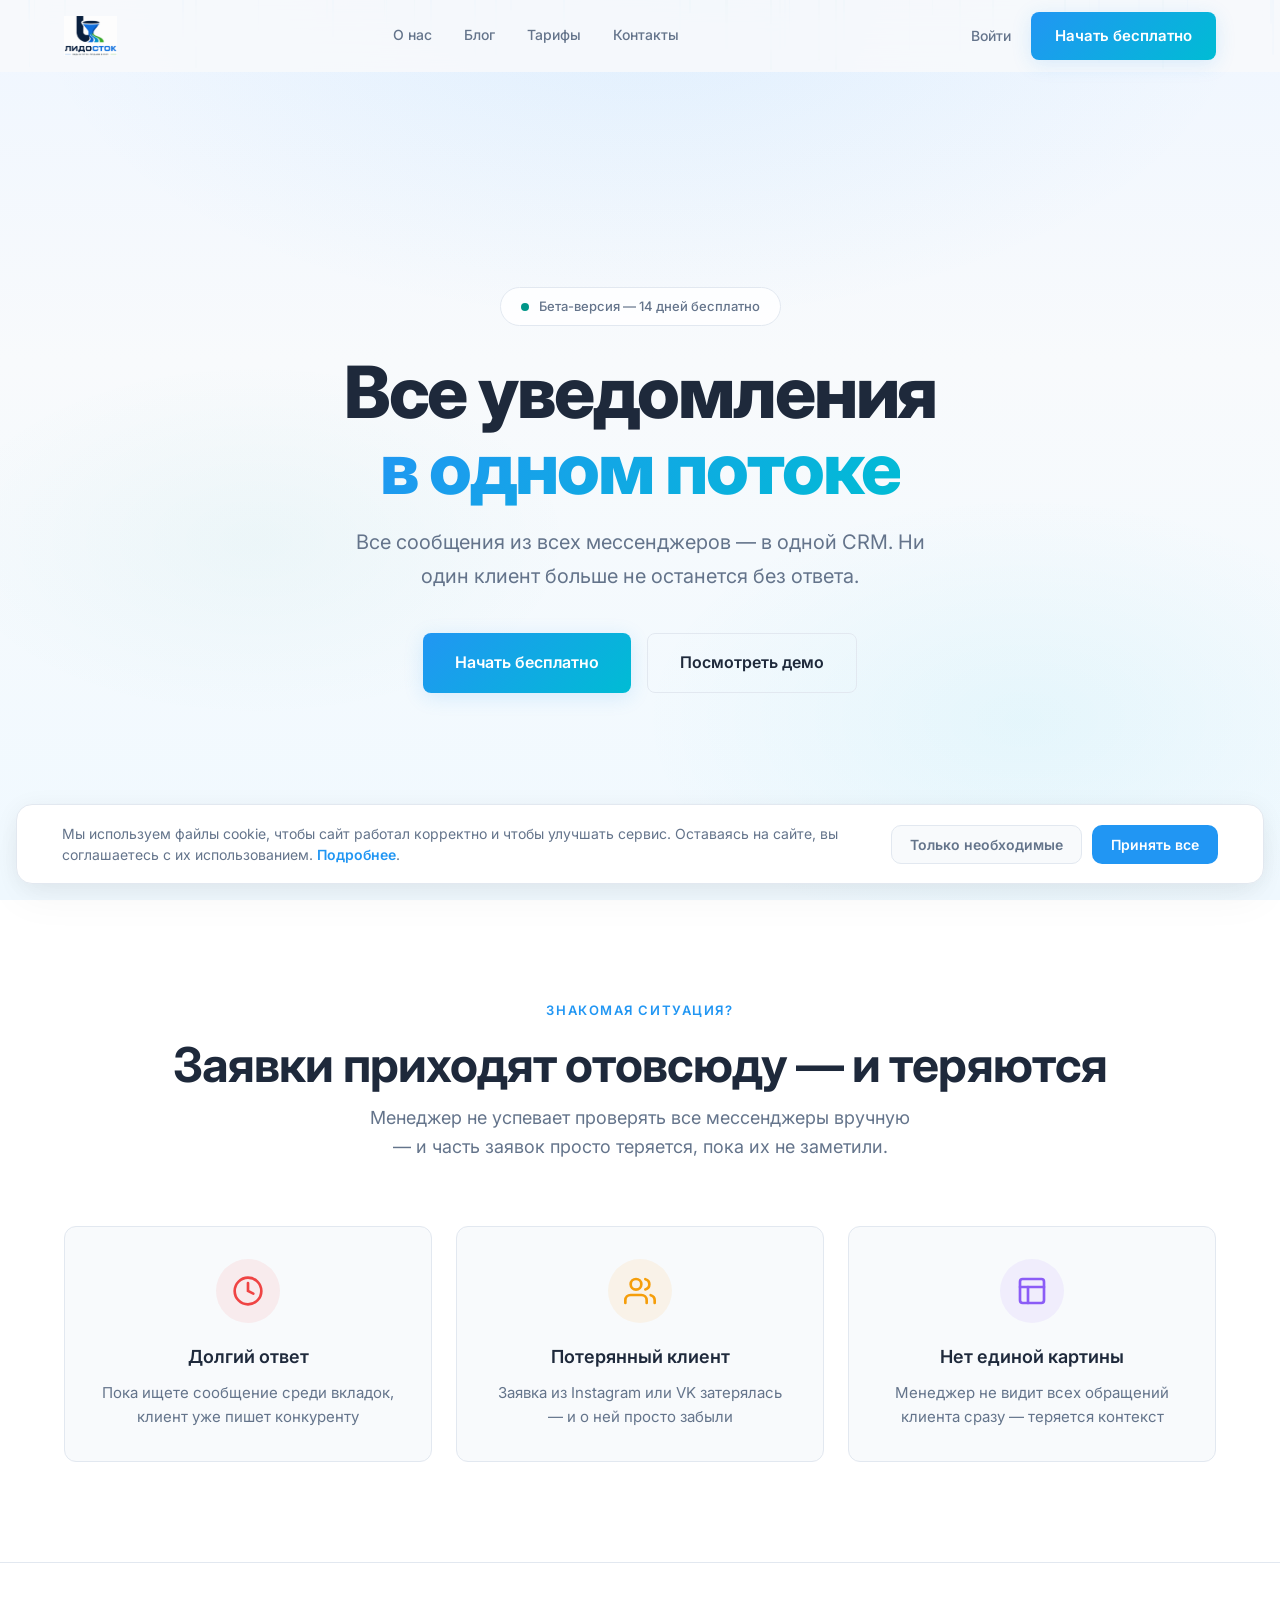
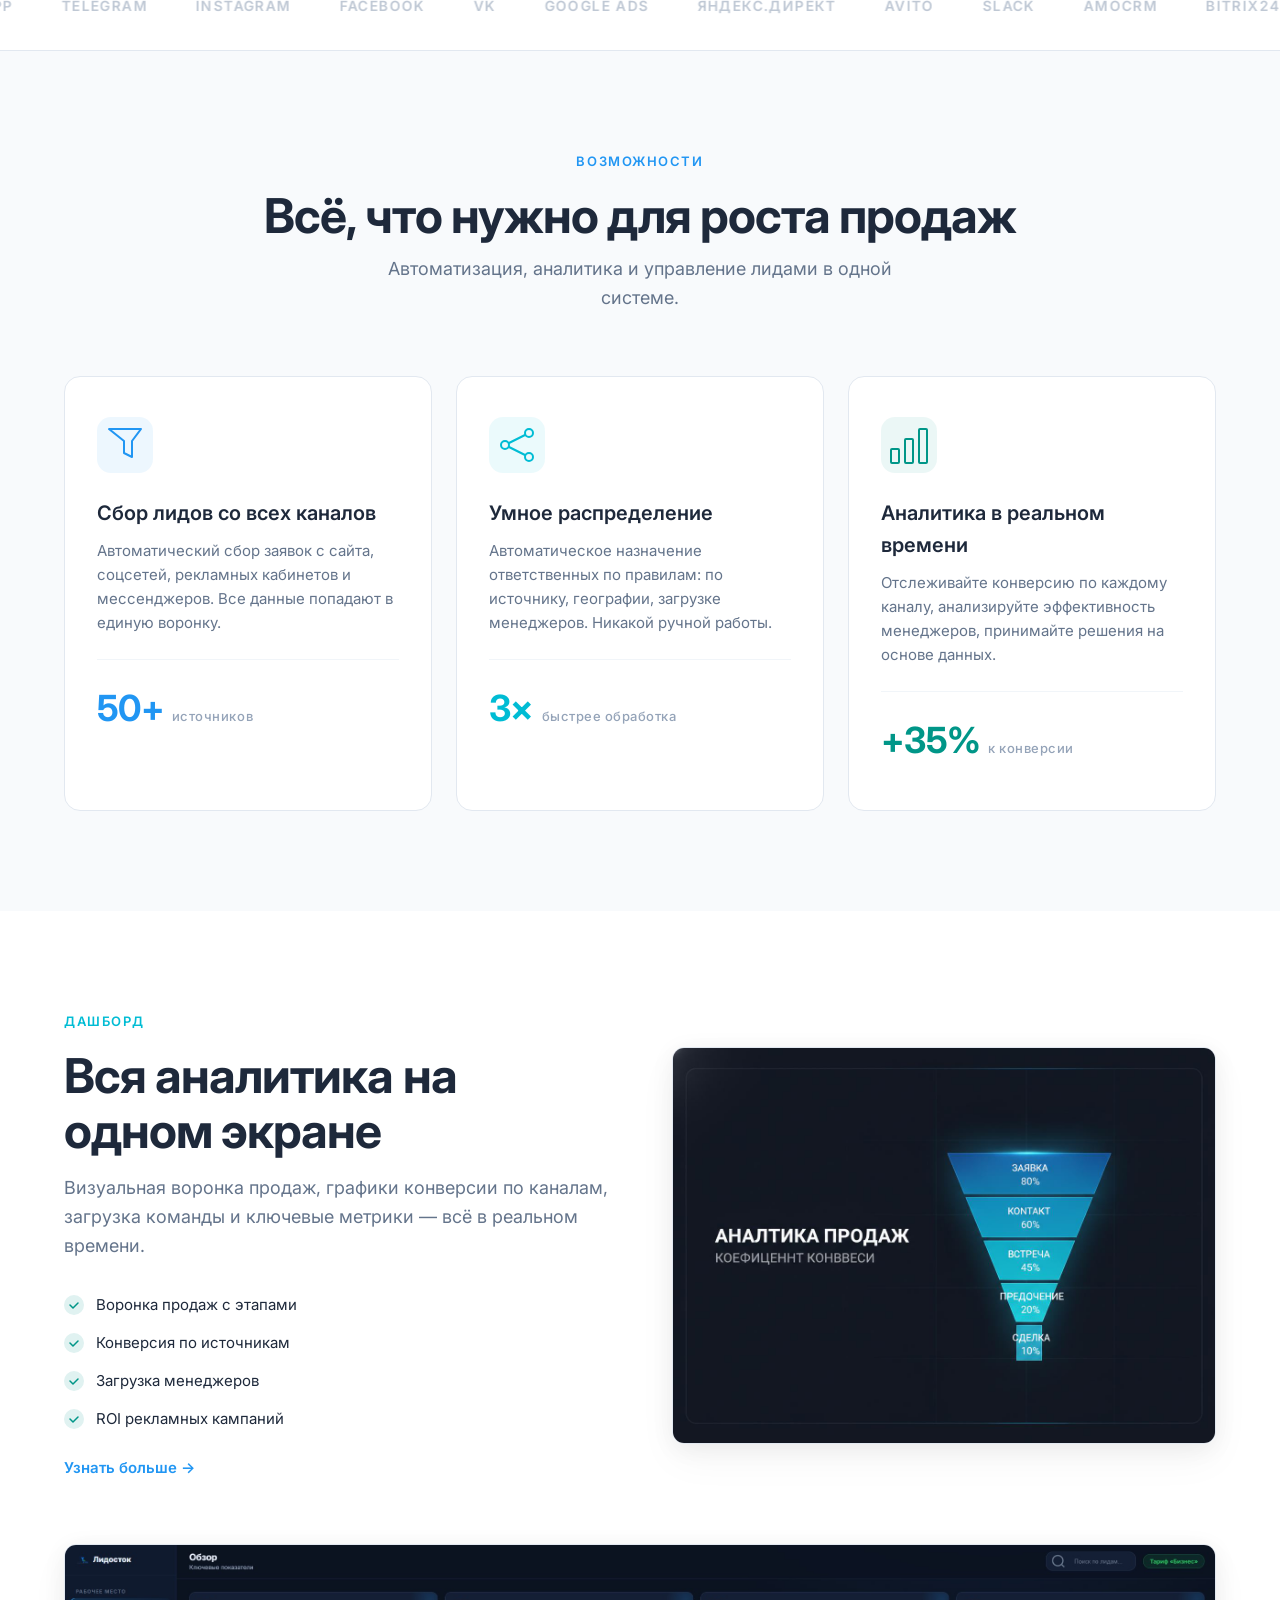
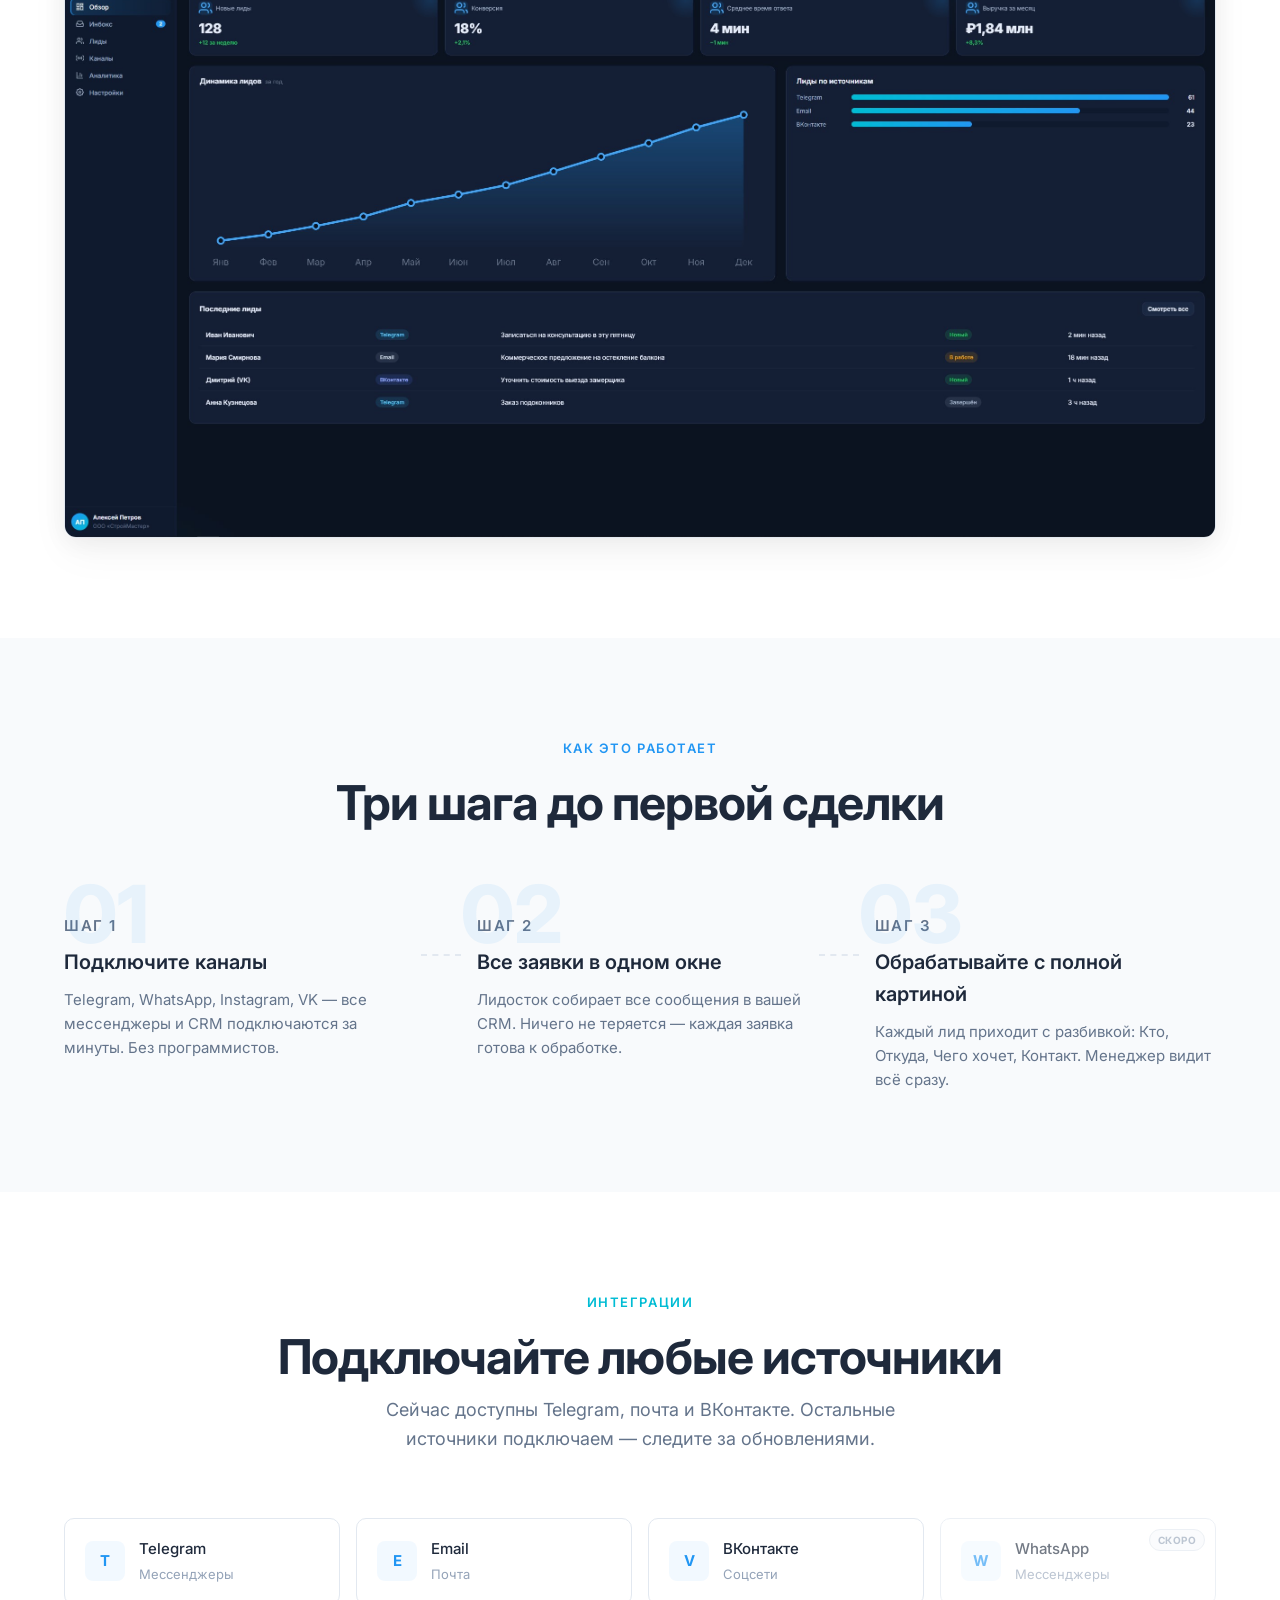
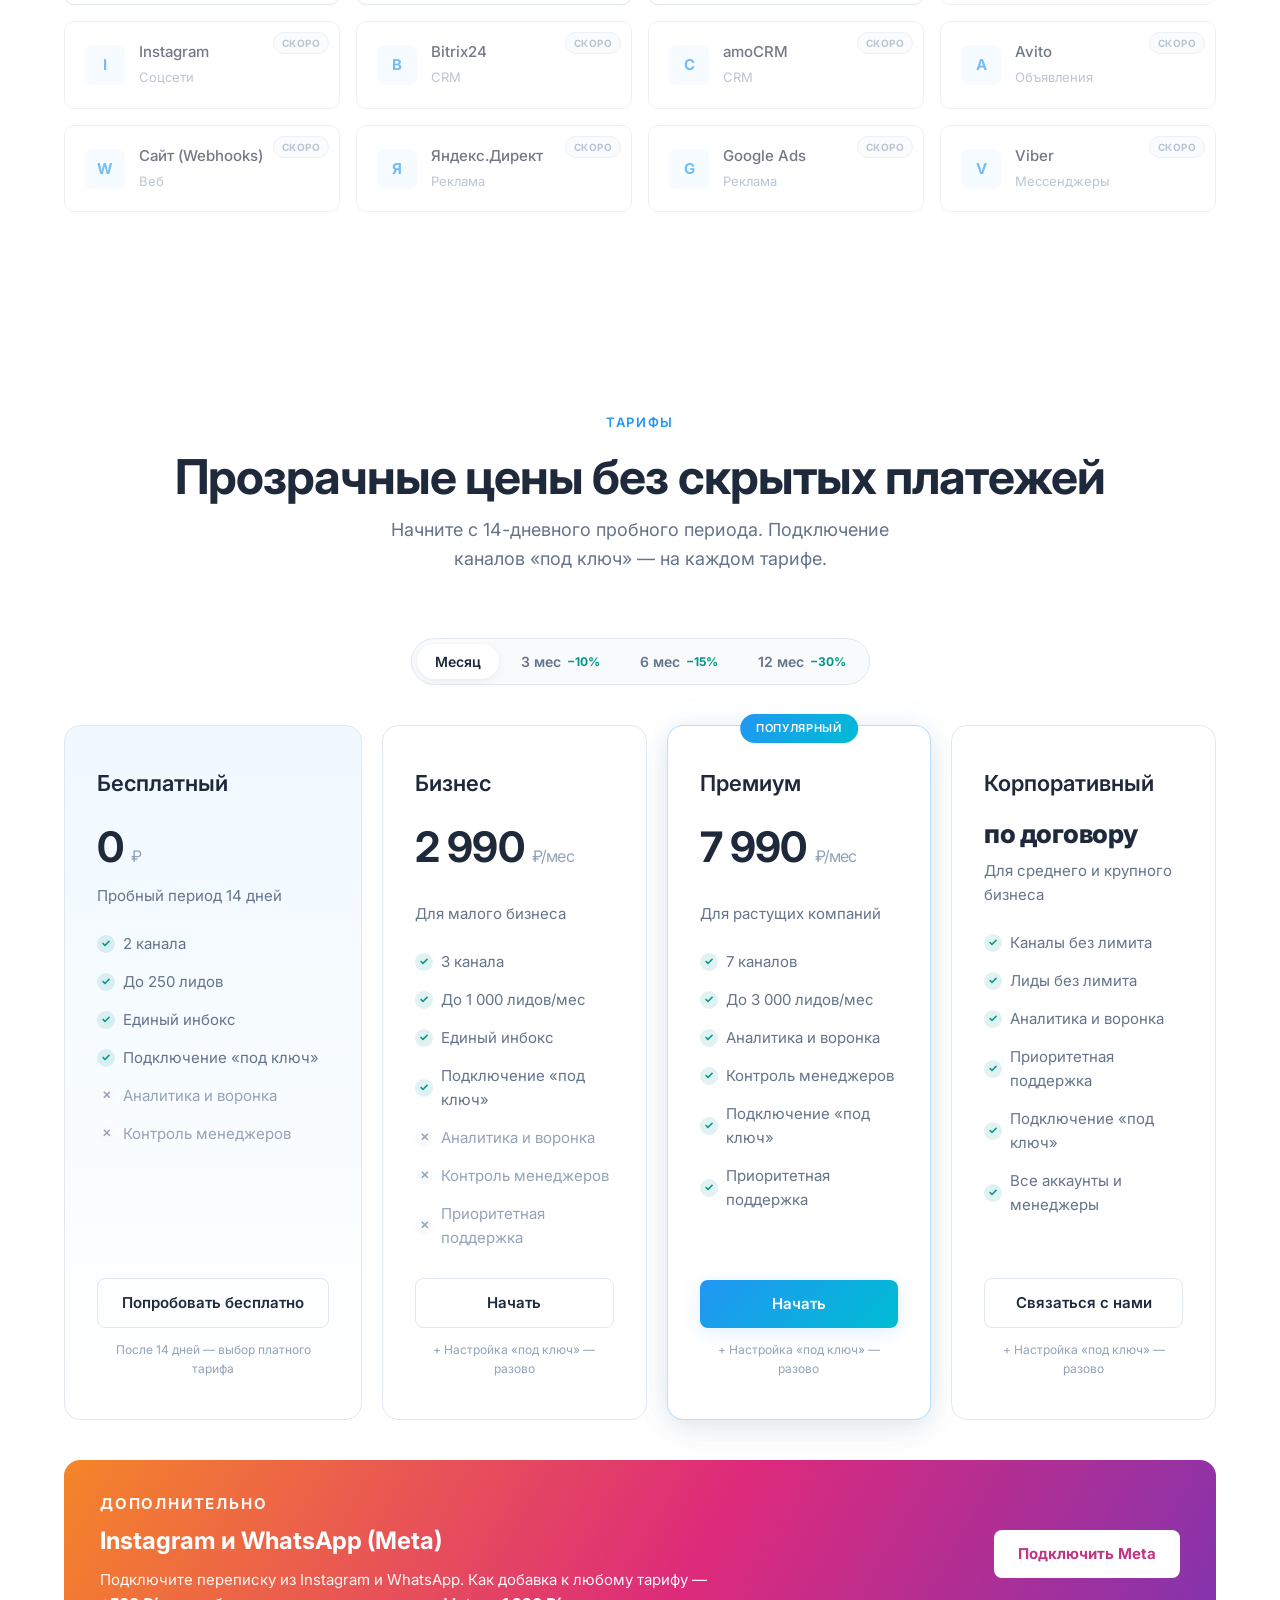
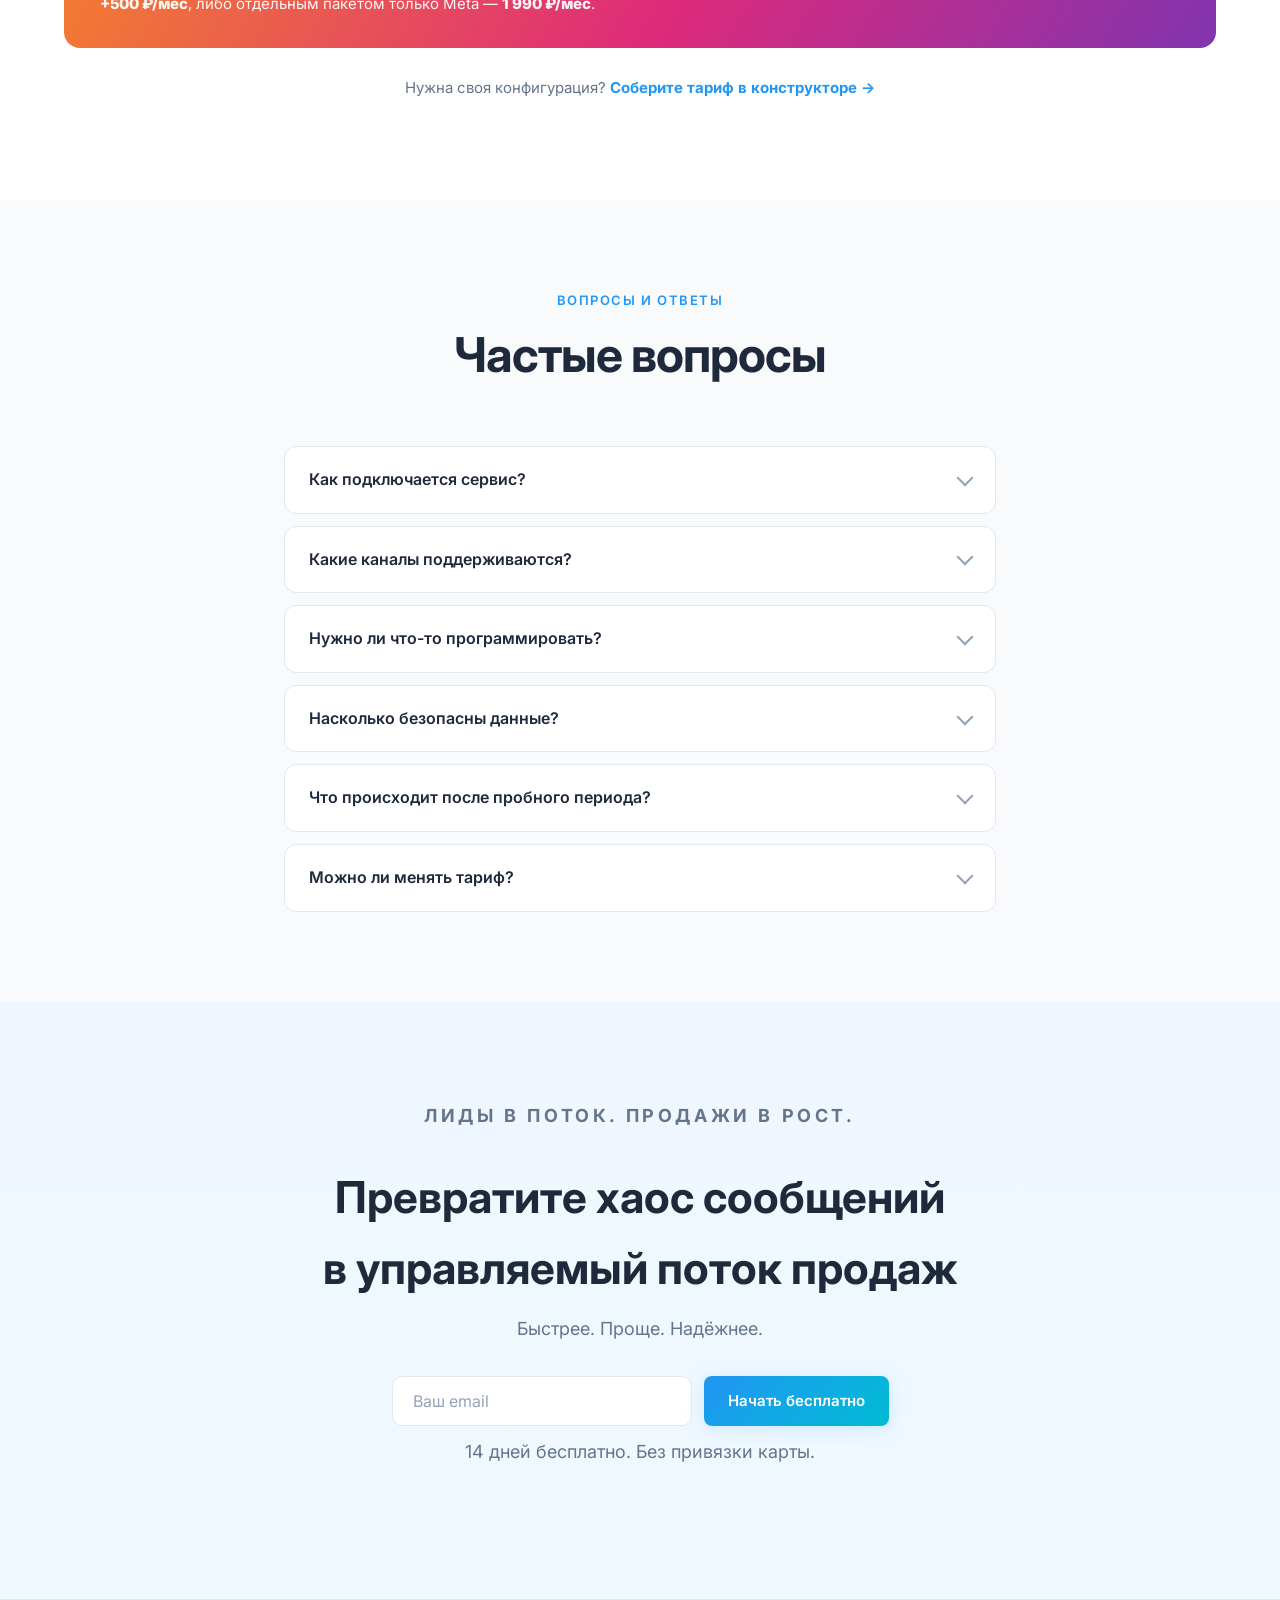
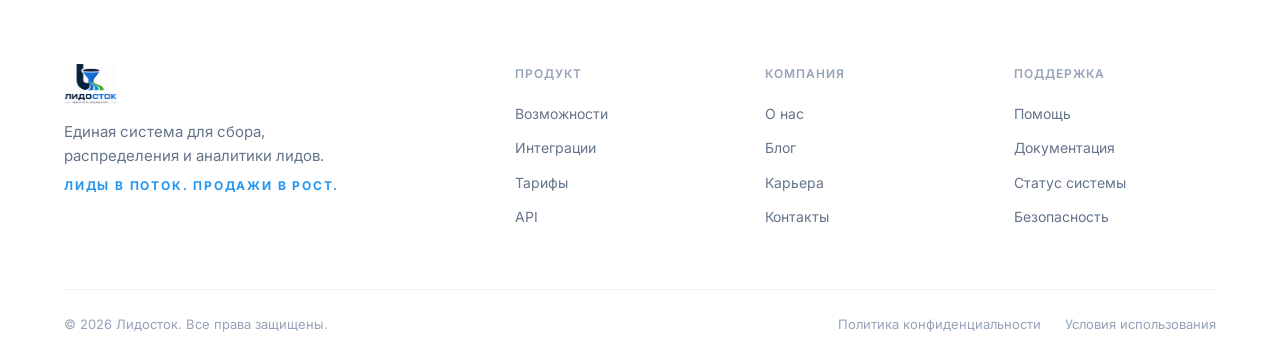
==== commit 624ea057: "Add files via upload" ====
--- a/index.html
+++ b/index.html
@@ -19,10 +19,10 @@
           <img src="images/logo-light.png" alt="Лидосток" class="logo-img" />
         </a>
         <nav class="nav">
-          <a href="#features" class="nav-link">Возможности</a>
-          <a href="#integrations" class="nav-link">Интеграции</a>
-          <a href="#pricing" class="nav-link">Тарифы</a>
-          <a href="#testimonials" class="nav-link">Отзывы</a>
+          <a href="about.html" class="nav-link">О нас</a>
+        <a href="blog.html" class="nav-link">Блог</a>
+        <a href="index.html#pricing" class="nav-link">Тарифы</a>
+        <a href="contact.html" class="nav-link">Контакты</a>
         </nav>
         <div class="header-buttons">
           <a href="login.html" class="header-login">Войти</a>
@@ -37,16 +37,10 @@
     <!-- Mobile Menu -->
     <div class="mobile-menu" id="mobileMenu">
       <button class="mobile-close" onclick="toggleMenu()">&times;</button>
-      <a href="#features" class="mobile-link" onclick="toggleMenu()"
-        >Возможности</a
-      >
-      <a href="#integrations" class="mobile-link" onclick="toggleMenu()"
-        >Интеграции</a
-      >
-      <a href="#pricing" class="mobile-link" onclick="toggleMenu()">Тарифы</a>
-      <a href="#testimonials" class="mobile-link" onclick="toggleMenu()"
-        >Отзывы</a
-      >
+      <a href="about.html" class="mobile-link" onclick="toggleMenu()">О нас</a>
+      <a href="blog.html" class="mobile-link" onclick="toggleMenu()">Блог</a>
+      <a href="index.html#pricing" class="mobile-link" onclick="toggleMenu()">Тарифы</a>
+      <a href="contact.html" class="mobile-link" onclick="toggleMenu()">Контакты</a>
       <a href="login.html" class="mobile-link" onclick="toggleMenu()">Войти</a>
       <a href="register.html" class="btn btn-primary" onclick="toggleMenu()"
         >Начать бесплатно</a
@@ -426,360 +420,208 @@
           <p class="eyebrow cyan">ИНТЕГРАЦИИ</p>
           <h2 class="section-title">Подключайте любые источники</h2>
           <p class="section-subtitle">
-            50+ готовых интеграций и открытый API для кастомных подключений.
+            Сейчас доступны Telegram, почта и ВКонтакте. Остальные источники подключаем — следите за обновлениями.
           </p>
         </div>
         <div class="integrations-grid">
-          <div class="integration-card">
-            <div class="int-icon">W</div>
-            <div><strong>WhatsApp</strong><small>Мессенджеры</small></div>
-          </div>
           <div class="integration-card">
             <div class="int-icon">T</div>
             <div><strong>Telegram</strong><small>Мессенджеры</small></div>
-          </div>
-          <div class="integration-card">
-            <div class="int-icon">I</div>
-            <div><strong>Instagram</strong><small>Соцсети</small></div>
-          </div>
-          <div class="integration-card">
-            <div class="int-icon">V</div>
-            <div><strong>VK</strong><small>Соцсети</small></div>
-          </div>
-          <div class="integration-card">
-            <div class="int-icon">F</div>
-            <div><strong>Facebook</strong><small>Соцсети</small></div>
-          </div>
-          <div class="integration-card">
-            <div class="int-icon">G</div>
-            <div><strong>Google Ads</strong><small>Реклама</small></div>
-          </div>
-          <div class="integration-card">
-            <div class="int-icon">Я</div>
-            <div><strong>Яндекс.Директ</strong><small>Реклама</small></div>
-          </div>
-          <div class="integration-card">
-            <div class="int-icon">A</div>
-            <div><strong>Avito</strong><small>Объявления</small></div>
-          </div>
-          <div class="integration-card">
-            <div class="int-icon">W</div>
-            <div><strong>Сайт (Webhooks)</strong><small>Веб</small></div>
+            
           </div>
           <div class="integration-card">
             <div class="int-icon">E</div>
             <div><strong>Email</strong><small>Почта</small></div>
+            
           </div>
           <div class="integration-card">
+            <div class="int-icon">V</div>
+            <div><strong>ВКонтакте</strong><small>Соцсети</small></div>
+            
+          </div>
+          <div class="integration-card soon">
+            <div class="int-icon">W</div>
+            <div><strong>WhatsApp</strong><small>Мессенджеры</small></div>
+            <span class="int-soon">Скоро</span>
+          </div>
+          <div class="integration-card soon">
+            <div class="int-icon">I</div>
+            <div><strong>Instagram</strong><small>Соцсети</small></div>
+            <span class="int-soon">Скоро</span>
+          </div>
+          <div class="integration-card soon">
             <div class="int-icon">B</div>
             <div><strong>Bitrix24</strong><small>CRM</small></div>
-          </div>
-          <div class="integration-card">
+            <span class="int-soon">Скоро</span>
+          </div>
+          <div class="integration-card soon">
             <div class="int-icon">C</div>
             <div><strong>amoCRM</strong><small>CRM</small></div>
-          </div>
-          <div class="integration-card">
-            <div class="int-icon">S</div>
-            <div><strong>Slack</strong><small>Коммуникации</small></div>
-          </div>
-          <div class="integration-card">
-            <div class="int-icon">D</div>
-            <div><strong>Discord</strong><small>Коммуникации</small></div>
-          </div>
-          <div class="integration-card">
+            <span class="int-soon">Скоро</span>
+          </div>
+          <div class="integration-card soon">
+            <div class="int-icon">A</div>
+            <div><strong>Avito</strong><small>Объявления</small></div>
+            <span class="int-soon">Скоро</span>
+          </div>
+          <div class="integration-card soon">
+            <div class="int-icon">W</div>
+            <div><strong>Сайт (Webhooks)</strong><small>Веб</small></div>
+            <span class="int-soon">Скоро</span>
+          </div>
+          <div class="integration-card soon">
+            <div class="int-icon">Я</div>
+            <div><strong>Яндекс.Директ</strong><small>Реклама</small></div>
+            <span class="int-soon">Скоро</span>
+          </div>
+          <div class="integration-card soon">
+            <div class="int-icon">G</div>
+            <div><strong>Google Ads</strong><small>Реклама</small></div>
+            <span class="int-soon">Скоро</span>
+          </div>
+          <div class="integration-card soon">
             <div class="int-icon">V</div>
             <div><strong>Viber</strong><small>Мессенджеры</small></div>
-          </div>
-          <div class="integration-card">
-            <div class="int-icon">T</div>
-            <div><strong>TikTok</strong><small>Соцсети</small></div>
-          </div>
-        </div>
-      </div>
-    </section>
-
+            <span class="int-soon">Скоро</span>
+          </div>
+        </div>
+      </div>
+    </section>
+
+    <!-- ===== PRICING ===== -->
     <!-- ===== PRICING ===== -->
     <section class="pricing" id="pricing">
       <div class="container">
         <div class="section-header text-center">
           <p class="eyebrow">ТАРИФЫ</p>
           <h2 class="section-title">Прозрачные цены без скрытых платежей</h2>
-          <p class="section-subtitle">
-            Начните бесплатно. Масштабируйтесь по мере роста.
-          </p>
-        </div>
-        <div class="pricing-grid">
+          <p class="section-subtitle">Начните с 14-дневного пробного периода. Подключение каналов «под ключ» — на каждом тарифе.</p>
+        </div>
+
+        <div class="billing-switch" id="billingSwitch">
+          <button class="billing-opt active" data-months="1">Месяц</button>
+          <button class="billing-opt" data-months="3">3 мес <span>−10%</span></button>
+          <button class="billing-opt" data-months="6">6 мес <span>−15%</span></button>
+          <button class="billing-opt" data-months="12">12 мес <span>−30%</span></button>
+        </div>
+
+        <div class="pricing-grid pricing-grid-4">
+          <div class="pricing-card pricing-free">
+            <h3>Бесплатный</h3>
+            <div class="pricing-price">0 <span>₽</span></div>
+            <p class="pricing-desc">Пробный период 14 дней</p>
+            <ul class="pricing-features">
+              <li class="pf-yes">2 канала</li>
+              <li class="pf-yes">До 250 лидов</li>
+              <li class="pf-yes">Единый инбокс</li>
+              <li class="pf-yes">Подключение «под ключ»</li>
+              <li class="pf-no">Аналитика и воронка</li>
+              <li class="pf-no">Контроль менеджеров</li>
+            </ul>
+            <a href="register.html" class="btn btn-outline btn-full">Попробовать бесплатно</a>
+            <p class="pricing-note">После 14 дней — выбор платного тарифа</p>
+          </div>
+
           <div class="pricing-card">
             <h3>Бизнес</h3>
-            <div class="pricing-price">2 990 <span>₽/мес</span></div>
-            <p class="pricing-desc">Для малого бизнеса и стартапов</p>
+            <div class="pricing-price"><span class="price-num" data-month="2990">2 990</span> <span>₽/мес</span></div>
+            <div class="pricing-sub" data-sub></div>
+            <p class="pricing-desc">Для малого бизнеса</p>
             <ul class="pricing-features">
-              <li>
-                <svg width="16" height="16" viewBox="0 0 16 16">
-                  <circle cx="8" cy="8" r="8" fill="#E0F2F1" />
-                  <path
-                    d="M5 8l2 2 4-4"
-                    stroke="#009688"
-                    stroke-width="1.5"
-                    fill="none"
-                    stroke-linecap="round"
-                    stroke-linejoin="round"
-                  />
-                </svg>
-                До 2 источников лидов
-              </li>
-              <li>
-                <svg width="16" height="16" viewBox="0 0 16 16">
-                  <circle cx="8" cy="8" r="8" fill="#E0F2F1" />
-                  <path
-                    d="M5 8l2 2 4-4"
-                    stroke="#009688"
-                    stroke-width="1.5"
-                    fill="none"
-                    stroke-linecap="round"
-                    stroke-linejoin="round"
-                  />
-                </svg>
-                1 менеджер
-              </li>
-              <li>
-                <svg width="16" height="16" viewBox="0 0 16 16">
-                  <circle cx="8" cy="8" r="8" fill="#E0F2F1" />
-                  <path
-                    d="M5 8l2 2 4-4"
-                    stroke="#009688"
-                    stroke-width="1.5"
-                    fill="none"
-                    stroke-linecap="round"
-                    stroke-linejoin="round"
-                  />
-                </svg>
-                Базовая аналитика
-              </li>
-              <li>
-                <svg width="16" height="16" viewBox="0 0 16 16">
-                  <circle cx="8" cy="8" r="8" fill="#E0F2F1" />
-                  <path
-                    d="M5 8l2 2 4-4"
-                    stroke="#009688"
-                    stroke-width="1.5"
-                    fill="none"
-                    stroke-linecap="round"
-                    stroke-linejoin="round"
-                  />
-                </svg>
-                Email-уведомления
-              </li>
-              <li>
-                <svg width="16" height="16" viewBox="0 0 16 16">
-                  <circle cx="8" cy="8" r="8" fill="#E0F2F1" />
-                  <path
-                    d="M5 8l2 2 4-4"
-                    stroke="#009688"
-                    stroke-width="1.5"
-                    fill="none"
-                    stroke-linecap="round"
-                    stroke-linejoin="round"
-                  />
-                </svg>
-                Поддержка по email
-              </li>
+              <li class="pf-yes">3 канала</li>
+              <li class="pf-yes">До 1 000 лидов/мес</li>
+              <li class="pf-yes">Единый инбокс</li>
+              <li class="pf-yes">Подключение «под ключ»</li>
+              <li class="pf-no">Аналитика и воронка</li>
+              <li class="pf-no">Контроль менеджеров</li>
+	      <li class="pf-no">Приоритетная поддержка</li>
             </ul>
-            <a href="register.html?plan=start" class="btn btn-outline btn-full"
-              >Выбрать</a
-            >
-          </div>
+            <a href="register.html" class="btn btn-outline btn-full">Начать</a>
+            <p class="pricing-note">+ Настройка «под ключ» — разово</p>
+          </div>
+
           <div class="pricing-card pricing-featured">
             <div class="pricing-badge">ПОПУЛЯРНЫЙ</div>
             <h3>Премиум</h3>
-            <div class="pricing-price">7 990 <span>₽/мес</span></div>
+            <div class="pricing-price"><span class="price-num" data-month="7990">7 990</span> <span>₽/мес</span></div>
+            <div class="pricing-sub" data-sub></div>
             <p class="pricing-desc">Для растущих компаний</p>
             <ul class="pricing-features">
-              <li>
-                <svg width="16" height="16" viewBox="0 0 16 16">
-                  <circle cx="8" cy="8" r="8" fill="#E0F2F1" />
-                  <path
-                    d="M5 8l2 2 4-4"
-                    stroke="#009688"
-                    stroke-width="1.5"
-                    fill="none"
-                    stroke-linecap="round"
-                    stroke-linejoin="round"
-                  />
-                </svg>
-                До 7 источников лидов
-              </li>
-              <li>
-                <svg width="16" height="16" viewBox="0 0 16 16">
-                  <circle cx="8" cy="8" r="8" fill="#E0F2F1" />
-                  <path
-                    d="M5 8l2 2 4-4"
-                    stroke="#009688"
-                    stroke-width="1.5"
-                    fill="none"
-                    stroke-linecap="round"
-                    stroke-linejoin="round"
-                  />
-                </svg>
-                5 менеджеров
-              </li>
-              <li>
-                <svg width="16" height="16" viewBox="0 0 16 16">
-                  <circle cx="8" cy="8" r="8" fill="#E0F2F1" />
-                  <path
-                    d="M5 8l2 2 4-4"
-                    stroke="#009688"
-                    stroke-width="1.5"
-                    fill="none"
-                    stroke-linecap="round"
-                    stroke-linejoin="round"
-                  />
-                </svg>
-                Расширенная аналитика
-              </li>
-              <li>
-                <svg width="16" height="16" viewBox="0 0 16 16">
-                  <circle cx="8" cy="8" r="8" fill="#E0F2F1" />
-                  <path
-                    d="M5 8l2 2 4-4"
-                    stroke="#009688"
-                    stroke-width="1.5"
-                    fill="none"
-                    stroke-linecap="round"
-                    stroke-linejoin="round"
-                  />
-                </svg>
-                Все мессенджеры
-              </li>
-              <li>
-                <svg width="16" height="16" viewBox="0 0 16 16">
-                  <circle cx="8" cy="8" r="8" fill="#E0F2F1" />
-                  <path
-                    d="M5 8l2 2 4-4"
-                    stroke="#009688"
-                    stroke-width="1.5"
-                    fill="none"
-                    stroke-linecap="round"
-                    stroke-linejoin="round"
-                  />
-                </svg>
-                API-доступ
-              </li>
-              <li>
-                <svg width="16" height="16" viewBox="0 0 16 16">
-                  <circle cx="8" cy="8" r="8" fill="#E0F2F1" />
-                  <path
-                    d="M5 8l2 2 4-4"
-                    stroke="#009688"
-                    stroke-width="1.5"
-                    fill="none"
-                    stroke-linecap="round"
-                    stroke-linejoin="round"
-                  />
-                </svg>
-                Приоритетная поддержка
-              </li>
+              <li class="pf-yes">7 каналов</li>
+              <li class="pf-yes">До 3 000 лидов/мес</li>
+              <li class="pf-yes">Аналитика и воронка</li>
+              <li class="pf-yes">Контроль менеджеров</li>
+              <li class="pf-yes">Подключение «под ключ»</li>
+              <li class="pf-yes">Приоритетная поддержка</li>
             </ul>
-            <a
-              href="register.html?plan=business"
-              class="btn btn-primary btn-full"
-              >Начать бесплатно</a
-            >
-          </div>
+            <a href="register.html" class="btn btn-primary btn-full">Начать</a>
+            <p class="pricing-note">+ Настройка «под ключ» — разово</p>
+          </div>
+
           <div class="pricing-card">
             <h3>Корпоративный</h3>
-            <div class="pricing-price">19 990 <span>₽/мес</span></div>
+            <div class="pricing-price price-custom">по договору</div>
             <p class="pricing-desc">Для среднего и крупного бизнеса</p>
             <ul class="pricing-features">
-              <li>
-                <svg width="16" height="16" viewBox="0 0 16 16">
-                  <circle cx="8" cy="8" r="8" fill="#E0F2F1" />
-                  <path
-                    d="M5 8l2 2 4-4"
-                    stroke="#009688"
-                    stroke-width="1.5"
-                    fill="none"
-                    stroke-linecap="round"
-                    stroke-linejoin="round"
-                  />
-                </svg>
-                Безлимитные источники
-              </li>
-              <li>
-                <svg width="16" height="16" viewBox="0 0 16 16">
-                  <circle cx="8" cy="8" r="8" fill="#E0F2F1" />
-                  <path
-                    d="M5 8l2 2 4-4"
-                    stroke="#009688"
-                    stroke-width="1.5"
-                    fill="none"
-                    stroke-linecap="round"
-                    stroke-linejoin="round"
-                  />
-                </svg>
-                Безлимитные менеджеры
-              </li>
-              <li>
-                <svg width="16" height="16" viewBox="0 0 16 16">
-                  <circle cx="8" cy="8" r="8" fill="#E0F2F1" />
-                  <path
-                    d="M5 8l2 2 4-4"
-                    stroke="#009688"
-                    stroke-width="1.5"
-                    fill="none"
-                    stroke-linecap="round"
-                    stroke-linejoin="round"
-                  />
-                </svg>
-                Кастомная аналитика
-              </li>
-              <li>
-                <svg width="16" height="16" viewBox="0 0 16 16">
-                  <circle cx="8" cy="8" r="8" fill="#E0F2F1" />
-                  <path
-                    d="M5 8l2 2 4-4"
-                    stroke="#009688"
-                    stroke-width="1.5"
-                    fill="none"
-                    stroke-linecap="round"
-                    stroke-linejoin="round"
-                  />
-                </svg>
-                White-label решение
-              </li>
-              <li>
-                <svg width="16" height="16" viewBox="0 0 16 16">
-                  <circle cx="8" cy="8" r="8" fill="#E0F2F1" />
-                  <path
-                    d="M5 8l2 2 4-4"
-                    stroke="#009688"
-                    stroke-width="1.5"
-                    fill="none"
-                    stroke-linecap="round"
-                    stroke-linejoin="round"
-                  />
-                </svg>
-                Выделенный менеджер
-              </li>
-              <li>
-                <svg width="16" height="16" viewBox="0 0 16 16">
-                  <circle cx="8" cy="8" r="8" fill="#E0F2F1" />
-                  <path
-                    d="M5 8l2 2 4-4"
-                    stroke="#009688"
-                    stroke-width="1.5"
-                    fill="none"
-                    stroke-linecap="round"
-                    stroke-linejoin="round"
-                  />
-                </svg>
-                SLA 99.9%
-              </li>
+              <li class="pf-yes">Каналы без лимита</li>
+              <li class="pf-yes">Лиды без лимита</li>
+              <li class="pf-yes">Аналитика и воронка</li>
+              <li class="pf-yes">Приоритетная поддержка</li>
+              <li class="pf-yes">Подключение «под ключ»</li>
+              <li class="pf-yes">Все аккаунты и менеджеры</li>
             </ul>
-            <a href="contact.html" class="btn btn-outline btn-full"
-              >Связаться с нами</a
-            >
-          </div>
+            <a href="contact.html" class="btn btn-outline btn-full">Связаться с нами</a>
+            <p class="pricing-note">+ Настройка «под ключ» — разово</p>
+          </div>
+        </div>
+
+        <div class="meta-addon">
+          <div class="meta-addon-inner">
+            <div class="meta-addon-text">
+              <p class="meta-addon-eyebrow">ДОПОЛНИТЕЛЬНО</p>
+              <h3>Instagram и WhatsApp (Meta)</h3>
+              <p>Подключите переписку из Instagram и WhatsApp. Как добавка к любому тарифу — <strong>+500 ₽/мес</strong>, либо отдельным пакетом только Meta — <strong>1 990 ₽/мес</strong>.</p>
+            </div>
+            <a href="contact.html" class="btn btn-light">Подключить Meta</a>
+          </div>
+        </div>
+
+        <p class="pricing-constructor-link">Нужна своя конфигурация? <a href="calculator.html">Соберите тариф в конструкторе →</a></p>
+      </div>
+    </section>
+
+    <!-- ===== FAQ ===== -->
+    <section class="faq" id="faq">
+      <div class="container faq-container">
+        <div class="section-header text-center">
+          <p class="eyebrow">ВОПРОСЫ И ОТВЕТЫ</p>
+          <h2 class="section-title">Частые вопросы</h2>
+        </div>
+        <div class="faq-list">
+          <details class="faq-item">
+            <summary>Как подключается сервис?</summary>
+            <div class="faq-answer">Подключение «под ключ» на всех тарифах, включая пробный. Вы даёте доступ к каналам — настройку берём на себя. Ничего программировать не нужно.</div>
+          </details>
+          <details class="faq-item">
+            <summary>Какие каналы поддерживаются?</summary>
+            <div class="faq-answer">Telegram, электронная почта и ВКонтакте. Instagram и WhatsApp подключаются как отдельная опция Meta.</div>
+          </details>
+          <details class="faq-item">
+            <summary>Нужно ли что-то программировать?</summary>
+            <div class="faq-answer">Нет. Лидосток работает «из коробки»: сообщения из каналов сами попадают в общий инбокс и превращаются в карточки лидов.</div>
+          </details>
+          <details class="faq-item">
+            <summary>Насколько безопасны данные?</summary>
+            <div class="faq-answer">Мы работаем в рамках 152-ФЗ «О персональных данных». Токены и доступы к каналам хранятся в зашифрованном виде.</div>
+          </details>
+          <details class="faq-item">
+            <summary>Что происходит после пробного периода?</summary>
+            <div class="faq-answer">Бесплатный период длится 14 дней. После него для продолжения работы нужно выбрать платный тариф, иначе доступ к сервису приостанавливается.</div>
+          </details>
+          <details class="faq-item">
+            <summary>Можно ли менять тариф?</summary>
+            <div class="faq-answer">Да, тариф можно повысить или понизить в любой момент из личного кабинета. Скидка действует при оплате за 3, 6 или 12 месяцев.</div>
+          </details>
         </div>
       </div>
     </section>
@@ -871,5 +713,6 @@
     </footer>
 
     <script src="script.js"></script>
+  <script src="cookie.js"></script>
   </body>
 </html>
--- a/style.css
+++ b/style.css
@@ -852,6 +852,12 @@
   font-weight: 400;
   color: var(--text-muted);
 }
+.pricing-price .price-num {
+  font-size: 42px;
+  font-weight: 700;
+  color: var(--text);
+  letter-spacing: -0.02em;
+}
 
 .pricing-desc {
   font-size: 15px;
@@ -1462,3 +1468,169 @@
   }
   .reveal { opacity: 1; transform: none; }
 }
+
+/* ===================================================================
+   Тарифы: 4 блока, переключатель периода, Meta-надбавка, FAQ
+   =================================================================== */
+.billing-switch {
+  display: inline-flex; gap: 4px; margin: 0 auto 40px; padding: 5px;
+  background: var(--bg); border: 1px solid var(--border); border-radius: 100px;
+  justify-content: center; flex-wrap: wrap;
+}
+.billing-switch { display: flex; width: fit-content; margin-left: auto; margin-right: auto; }
+.billing-opt {
+  border: none; background: none; padding: 9px 18px; border-radius: 100px;
+  font-size: 14px; font-weight: 600; color: var(--text-secondary); cursor: pointer;
+  font-family: inherit; transition: all 0.15s; display: flex; align-items: center; gap: 6px;
+}
+.billing-opt span { font-size: 12px; color: var(--teal); font-weight: 700; }
+.billing-opt.active { background: var(--bg-white); color: var(--text); box-shadow: var(--shadow); }
+.billing-opt.active span { color: var(--teal); }
+
+.pricing-grid-4 { display: grid; grid-template-columns: repeat(4, 1fr); gap: 20px; align-items: stretch; }
+.pricing-free { background: linear-gradient(180deg, #F0F9FF, var(--bg-white)); }
+.pricing-sub { font-size: 12.5px; color: var(--teal); font-weight: 600; min-height: 16px; margin: 2px 0 0; }
+.price-custom { font-size: 26px; font-weight: 800; color: var(--text); }
+.pricing-note { font-size: 12px; color: var(--text-muted); margin-top: 12px; text-align: center; }
+
+.pricing-features li { position: relative; padding-left: 26px; }
+.pricing-features li svg { display: none; }
+.pricing-features li.pf-yes::before,
+.pricing-features li.pf-no::before {
+  position: absolute; left: 0; top: 50%; transform: translateY(-50%);
+  width: 18px; height: 18px; border-radius: 50%; font-size: 11px; font-weight: 700;
+  display: flex; align-items: center; justify-content: center;
+}
+.pricing-features li.pf-yes::before { content: "✓"; background: rgba(0,150,136,0.12); color: var(--teal); }
+.pricing-features li.pf-no::before { content: "✕"; background: var(--bg); color: var(--text-muted); }
+.pricing-features li.pf-no { color: var(--text-muted); }
+
+/* Meta add-on — градиентный блок под тарифами */
+.meta-addon { margin-top: 40px; border-radius: var(--radius-lg); overflow: hidden; }
+.meta-addon-inner {
+  display: flex; align-items: center; justify-content: space-between; gap: 24px; flex-wrap: wrap;
+  padding: 32px 36px;
+  background: linear-gradient(120deg, #F58529 0%, #DD2A7B 55%, #8134AF 100%);
+  color: #fff;
+}
+.meta-addon-eyebrow { font-size: 12px; font-weight: 700; letter-spacing: 0.12em; opacity: 0.85; margin-bottom: 6px; }
+.meta-addon-text h3 { font-size: 24px; font-weight: 700; margin-bottom: 8px; }
+.meta-addon-text p { font-size: 15px; line-height: 1.6; opacity: 0.95; max-width: 640px; }
+.meta-addon-text strong { font-weight: 800; }
+.btn-light { background: #fff; color: #C13584; font-weight: 700; white-space: nowrap; }
+.btn-light:hover { background: #fff; transform: translateY(-2px); box-shadow: 0 8px 24px rgba(0,0,0,0.18); }
+
+/* FAQ */
+.faq { padding: 90px 0; background: var(--bg); }
+.faq-container { max-width: 760px; }
+.faq-list { display: flex; flex-direction: column; gap: 12px; margin-top: 40px; }
+.faq-item { background: var(--bg-white); border: 1px solid var(--border); border-radius: var(--radius); overflow: hidden; }
+.faq-item summary {
+  list-style: none; cursor: pointer; padding: 20px 24px; font-size: 16px; font-weight: 600; color: var(--text);
+  display: flex; align-items: center; justify-content: space-between; gap: 16px;
+}
+.faq-item summary::-webkit-details-marker { display: none; }
+.faq-item summary::after {
+  content: ""; width: 10px; height: 10px; flex-shrink: 0;
+  border-right: 2px solid var(--text-muted); border-bottom: 2px solid var(--text-muted);
+  transform: rotate(45deg); transition: transform 0.2s; margin-top: -4px;
+}
+.faq-item[open] summary::after { transform: rotate(-135deg); margin-top: 4px; }
+.faq-item[open] summary { color: var(--blue); }
+.faq-answer { padding: 0 24px 20px; font-size: 15px; line-height: 1.65; color: var(--text-secondary); }
+
+@media (max-width: 1000px) { .pricing-grid-4 { grid-template-columns: repeat(2, 1fr); } }
+@media (max-width: 560px) {
+  .pricing-grid-4 { grid-template-columns: 1fr; }
+  .meta-addon-inner { flex-direction: column; text-align: center; padding: 28px 22px; }
+}
+
+/* ===== Cookie-баннер ===== */
+.cookie-banner {
+  position: fixed; left: 16px; right: 16px; bottom: 16px; z-index: 300;
+  background: var(--bg-white); border: 1px solid var(--border); border-radius: var(--radius-lg);
+  box-shadow: var(--shadow-lg); opacity: 0; transform: translateY(16px); transition: all 0.3s ease;
+}
+.cookie-banner.show { opacity: 1; transform: none; }
+.cookie-inner {
+  display: flex; align-items: center; gap: 20px; flex-wrap: wrap; justify-content: space-between;
+  padding: 18px 22px; max-width: var(--max-width); margin: 0 auto;
+}
+.cookie-text { font-size: 14px; color: var(--text-secondary); line-height: 1.5; margin: 0; flex: 1; min-width: 260px; }
+.cookie-text a { color: var(--blue); font-weight: 600; }
+.cookie-actions { display: flex; gap: 10px; flex-shrink: 0; }
+.cookie-btn { padding: 10px 18px; border-radius: 10px; font-size: 14px; font-weight: 600; font-family: inherit; cursor: pointer; border: 1px solid transparent; transition: all 0.15s; }
+.cookie-btn-ghost { background: var(--bg); color: var(--text-secondary); border-color: var(--border); }
+.cookie-btn-ghost:hover { background: var(--border-light); }
+.cookie-btn-primary { background: var(--blue); color: #fff; }
+.cookie-btn-primary:hover { background: #1E88E5; }
+@media (max-width: 560px) { .cookie-actions { width: 100%; } .cookie-btn { flex: 1; } }
+
+/* ===== Конструктор подписки (калькулятор) ===== */
+.calc-main { padding: 120px 0 90px; }
+.calc-layout { display: grid; grid-template-columns: 1.5fr 1fr; gap: 32px; align-items: start; }
+.calc-controls { display: flex; flex-direction: column; gap: 22px; }
+.calc-base { background: linear-gradient(135deg, rgba(33,150,243,0.08), rgba(0,150,136,0.06)); border: 1px solid var(--border); border-radius: var(--radius); padding: 20px 22px; }
+.calc-base-badge { font-size: 16px; font-weight: 700; color: var(--text); margin-bottom: 6px; }
+.calc-base p { font-size: 14px; color: var(--text-secondary); line-height: 1.5; margin: 0; }
+.calc-group { background: var(--bg-white); border: 1px solid var(--border); border-radius: var(--radius); padding: 20px 22px; box-shadow: var(--shadow); }
+.calc-group h4 { font-size: 13px; text-transform: uppercase; letter-spacing: 0.06em; color: var(--text-muted); margin: 0 0 14px; }
+.calc-row { display: flex; align-items: center; justify-content: space-between; gap: 16px; padding: 10px 0; border-bottom: 1px solid var(--border-light); }
+.calc-row:last-child { border-bottom: none; }
+.calc-row-toggle { cursor: pointer; }
+.calc-row-info { display: flex; flex-direction: column; gap: 2px; }
+.calc-row-label { font-size: 15px; font-weight: 500; color: var(--text); }
+.calc-row-price { font-size: 13px; color: var(--text-muted); }
+.calc-stepper { display: flex; align-items: center; gap: 12px; }
+.calc-stepper button { width: 32px; height: 32px; border-radius: 8px; border: 1px solid var(--border); background: var(--bg); color: var(--text); font-size: 18px; cursor: pointer; display: flex; align-items: center; justify-content: center; transition: all 0.15s; }
+.calc-stepper button:hover { border-color: var(--blue); color: var(--blue); }
+.calc-stepper span { min-width: 22px; text-align: center; font-weight: 700; font-size: 15px; }
+.calc-select { width: 100%; padding: 11px 14px; border: 1px solid var(--border); border-radius: 10px; font-size: 14px; font-family: inherit; color: var(--text); background: var(--bg-white); cursor: pointer; }
+.calc-period { display: flex; gap: 8px; flex-wrap: wrap; }
+.calc-period-opt { padding: 9px 14px; border-radius: 10px; border: 1px solid var(--border); background: var(--bg); font-size: 13px; font-weight: 600; color: var(--text-secondary); cursor: pointer; font-family: inherit; transition: all 0.15s; }
+.calc-period-opt.active { background: var(--blue); color: #fff; border-color: var(--blue); }
+
+/* переключатель (тумблер) для калькулятора */
+.calc-row .switch { position: relative; width: 42px; height: 24px; flex-shrink: 0; }
+.calc-row .switch input { opacity: 0; width: 0; height: 0; }
+.calc-row .slider { position: absolute; inset: 0; background: var(--border); border-radius: 100px; transition: 0.2s; cursor: pointer; }
+.calc-row .slider::before { content: ""; position: absolute; width: 18px; height: 18px; left: 3px; top: 3px; background: #fff; border-radius: 50%; transition: 0.2s; box-shadow: 0 1px 3px rgba(0,0,0,0.2); }
+.calc-row .switch input:checked + .slider { background: var(--blue); }
+.calc-row .switch input:checked + .slider::before { transform: translateX(18px); }
+
+.calc-summary { position: sticky; top: 96px; background: var(--bg-white); border: 1px solid var(--border); border-radius: var(--radius-lg); padding: 26px; box-shadow: var(--shadow-lg); }
+.calc-summary h3 { font-size: 18px; font-weight: 700; margin-bottom: 18px; }
+.calc-sum-list { display: flex; flex-direction: column; gap: 2px; margin-bottom: 16px; }
+.calc-sum-row { display: flex; align-items: center; justify-content: space-between; padding: 8px 0; font-size: 14px; color: var(--text-secondary); border-bottom: 1px solid var(--border-light); }
+.calc-sum-row:last-child { border-bottom: none; }
+.calc-sum-disc { color: var(--teal); font-weight: 600; }
+.calc-sum-total { display: flex; align-items: center; justify-content: space-between; padding: 16px 0 6px; }
+.calc-sum-total span { font-size: 15px; color: var(--text-secondary); }
+.calc-sum-total strong { font-size: 28px; font-weight: 800; color: var(--text); display: flex; align-items: baseline; gap: 8px; }
+.calc-sum-total s { font-size: 15px; font-weight: 500; color: var(--text-muted); }
+.calc-sum-period { font-size: 14px; color: var(--text-secondary); padding: 12px 0 18px; }
+.calc-sum-period strong { color: var(--text); font-size: 16px; }
+.calc-note { font-size: 12px; color: var(--text-muted); line-height: 1.5; margin-top: 14px; }
+
+@media (max-width: 900px) {
+  .calc-layout { grid-template-columns: 1fr; }
+  .calc-summary { position: static; }
+}
+
+.pricing-constructor-link { text-align: center; margin-top: 28px; font-size: 15px; color: var(--text-secondary); }
+.pricing-constructor-link a { color: var(--blue); font-weight: 700; }
+.pricing-constructor-link a:hover { text-decoration: underline; }
+
+/* ===== Интеграции: бейдж «Скоро» ===== */
+.integration-card { position: relative; }
+.integration-card.soon { opacity: 0.62; }
+.int-soon {
+  position: absolute; top: 10px; right: 10px;
+  font-size: 10px; font-weight: 700; letter-spacing: 0.04em; text-transform: uppercase;
+  color: var(--text-muted); background: var(--bg); border: 1px solid var(--border);
+  padding: 2px 8px; border-radius: 100px;
+}
+
+/* строка «входит всегда» в калькуляторе */
+.calc-row-fixed { cursor: default; }
+.calc-included { font-size: 12px; font-weight: 700; color: var(--teal); background: rgba(0,150,136,0.1); padding: 5px 12px; border-radius: 100px; white-space: nowrap; }
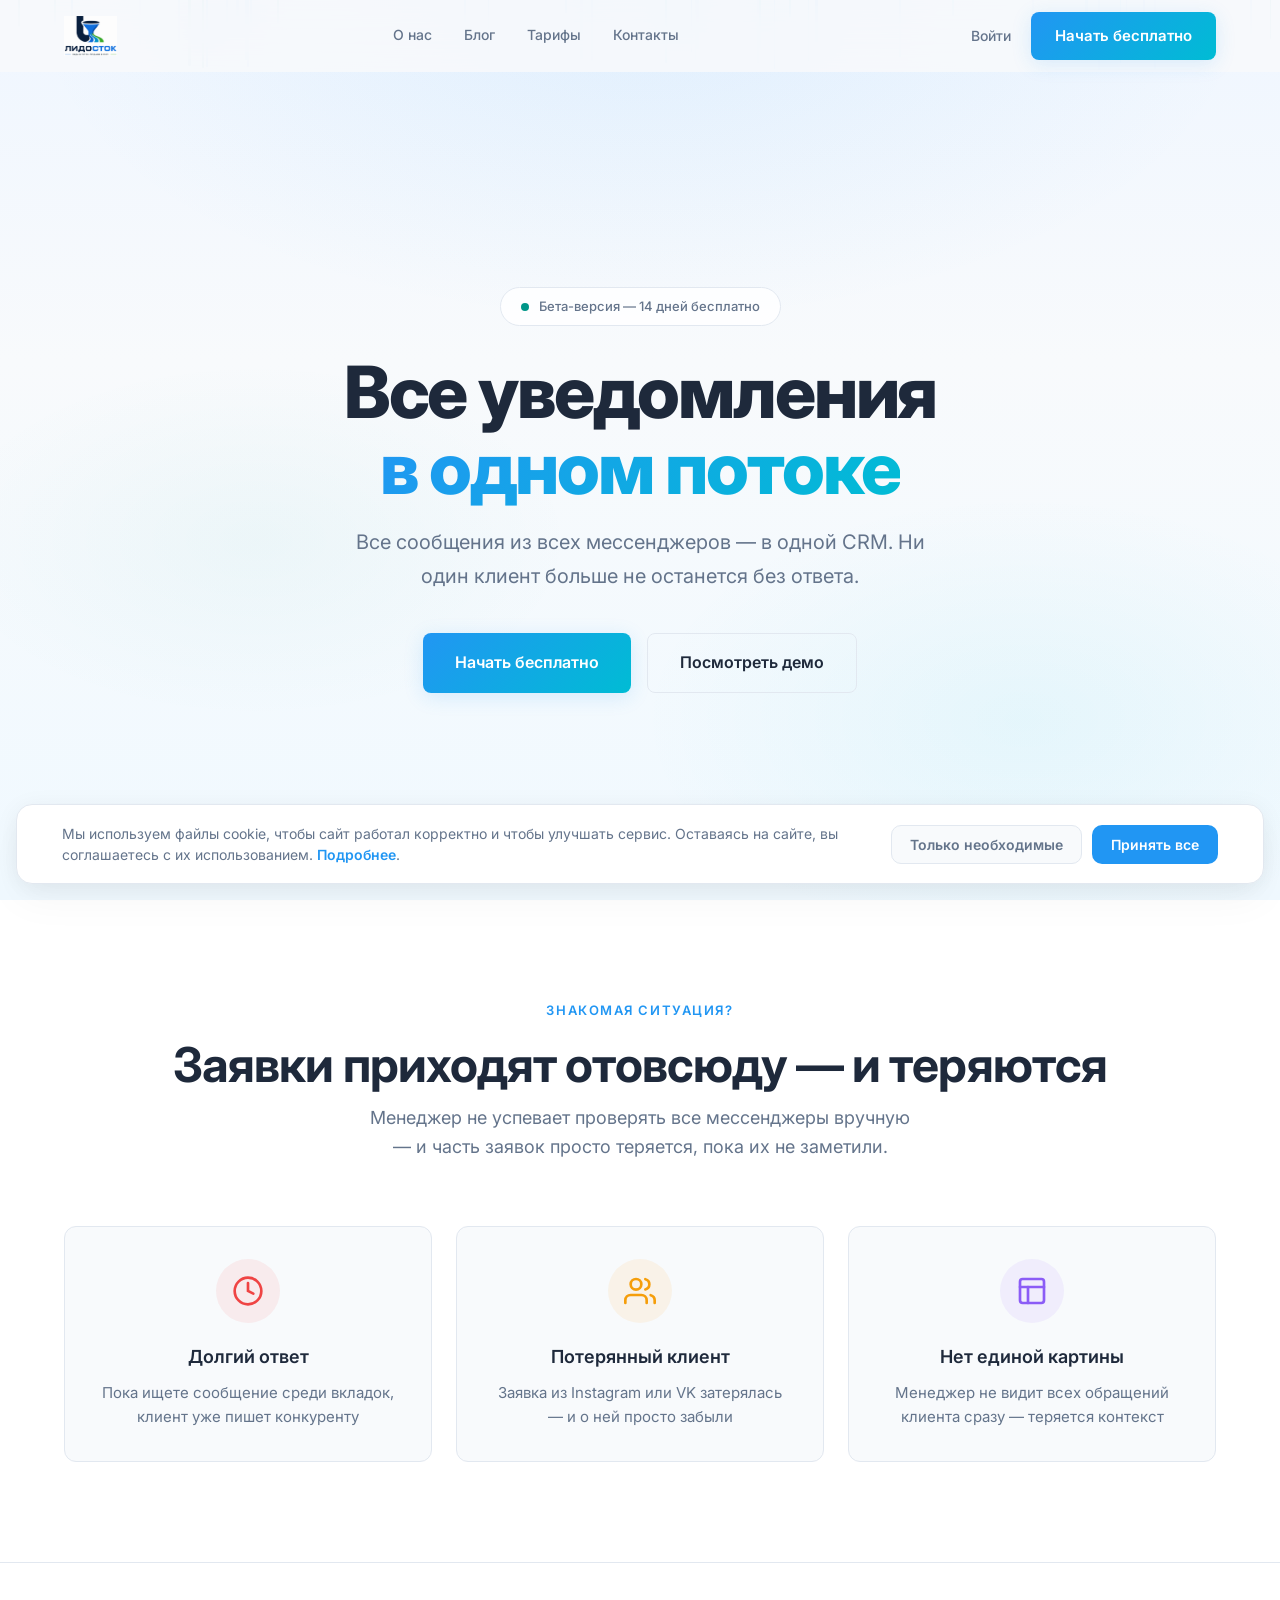
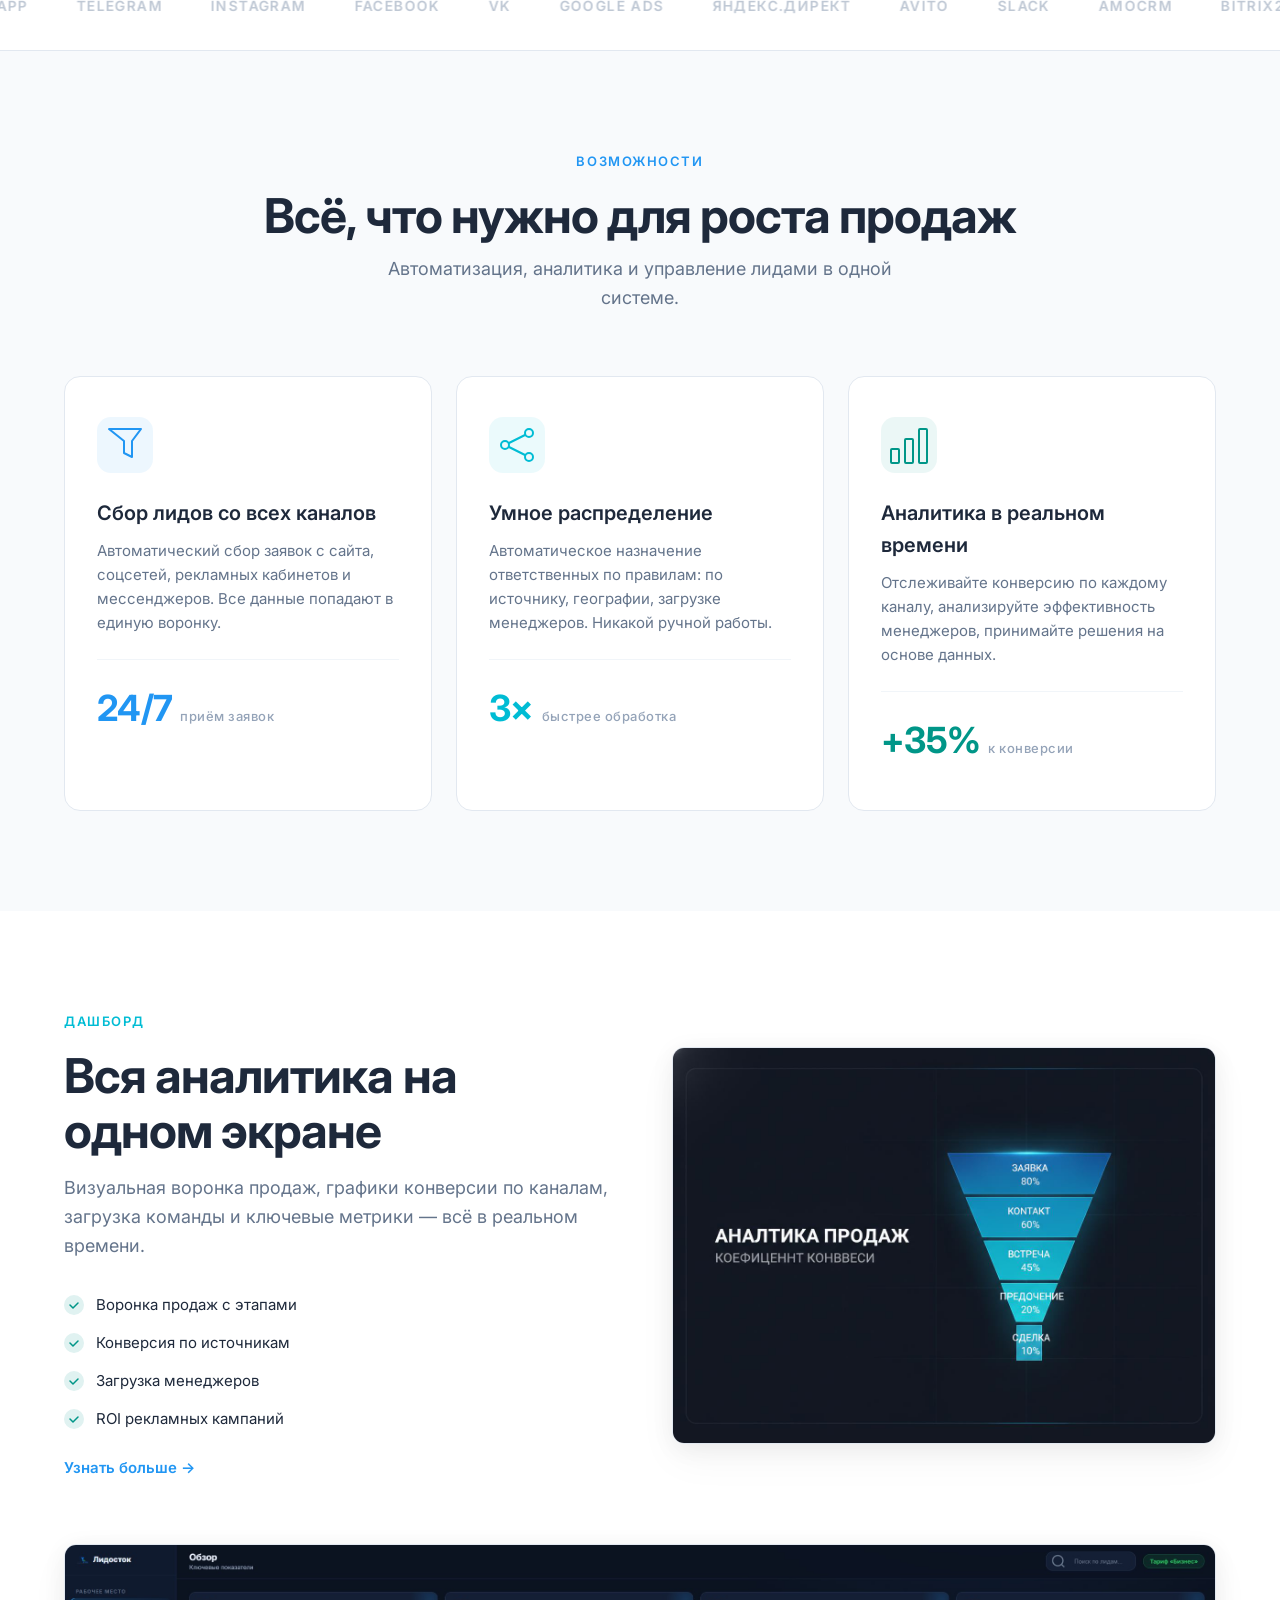
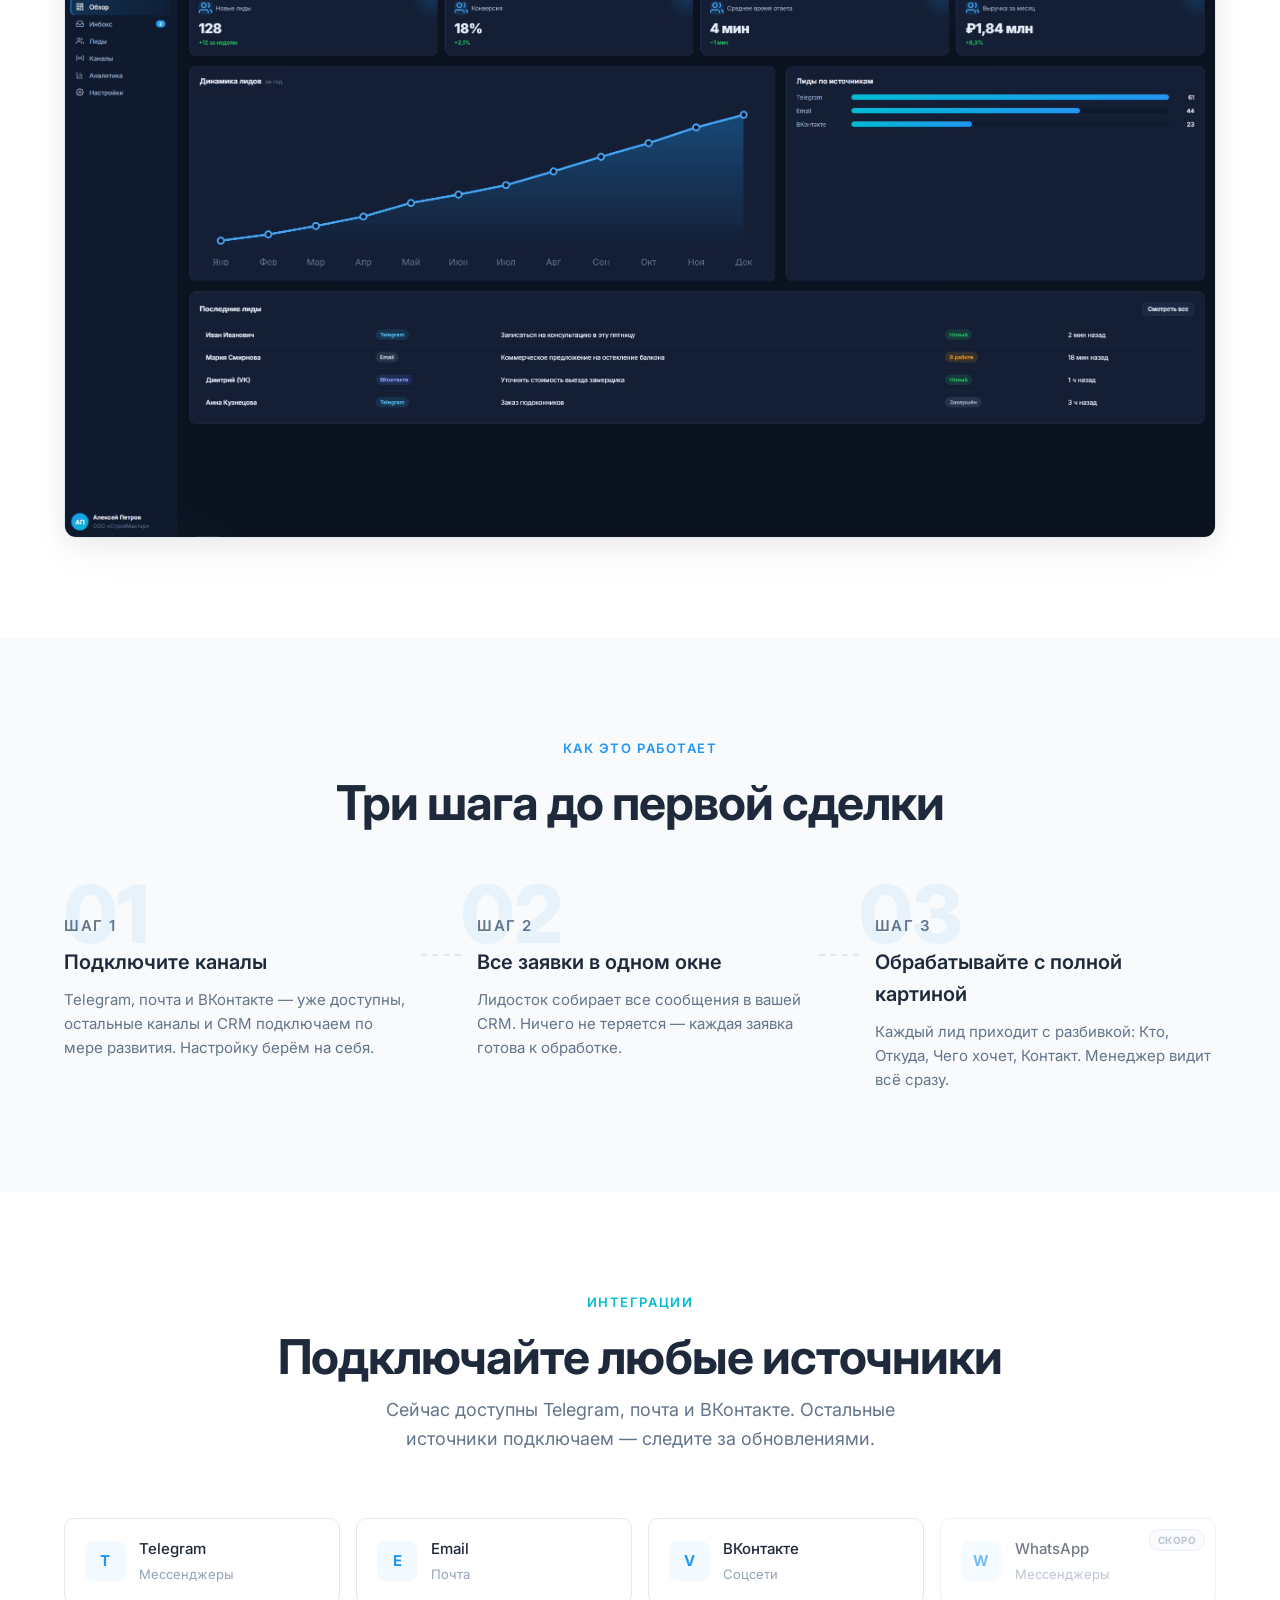
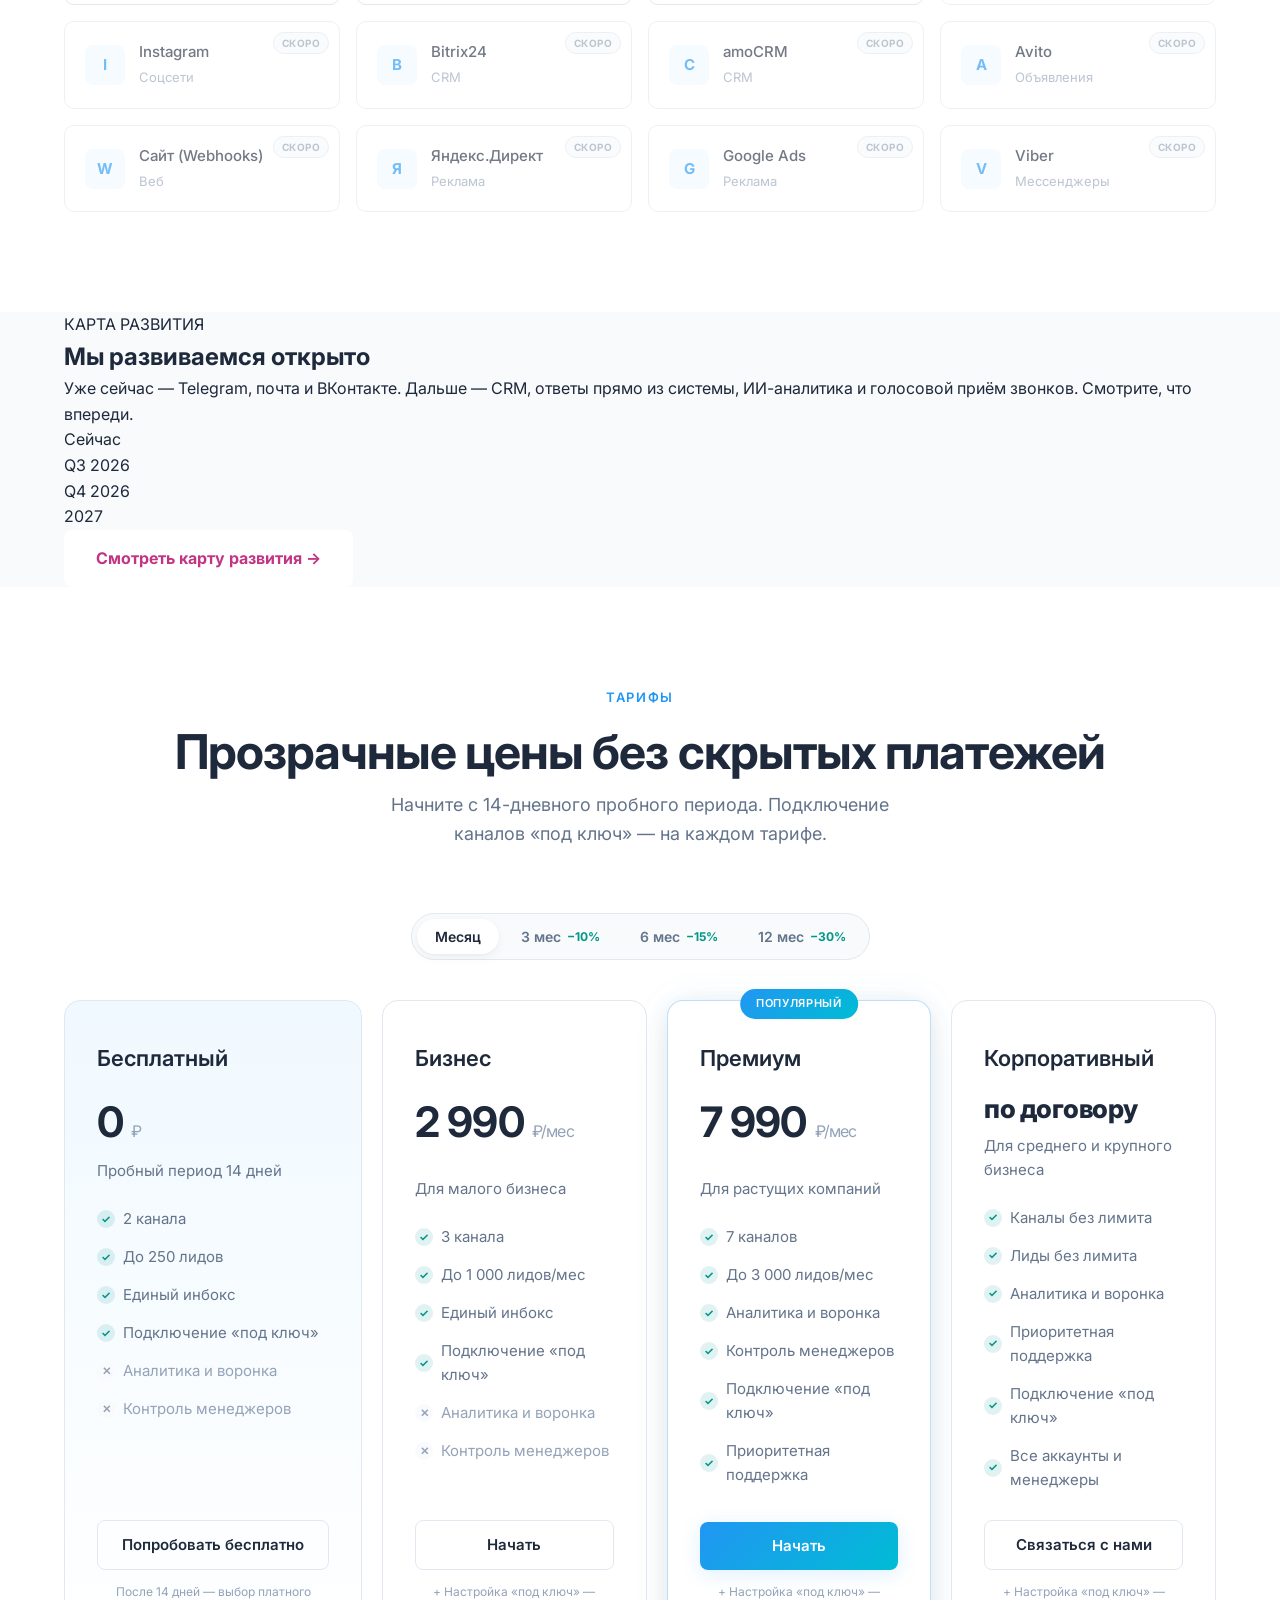
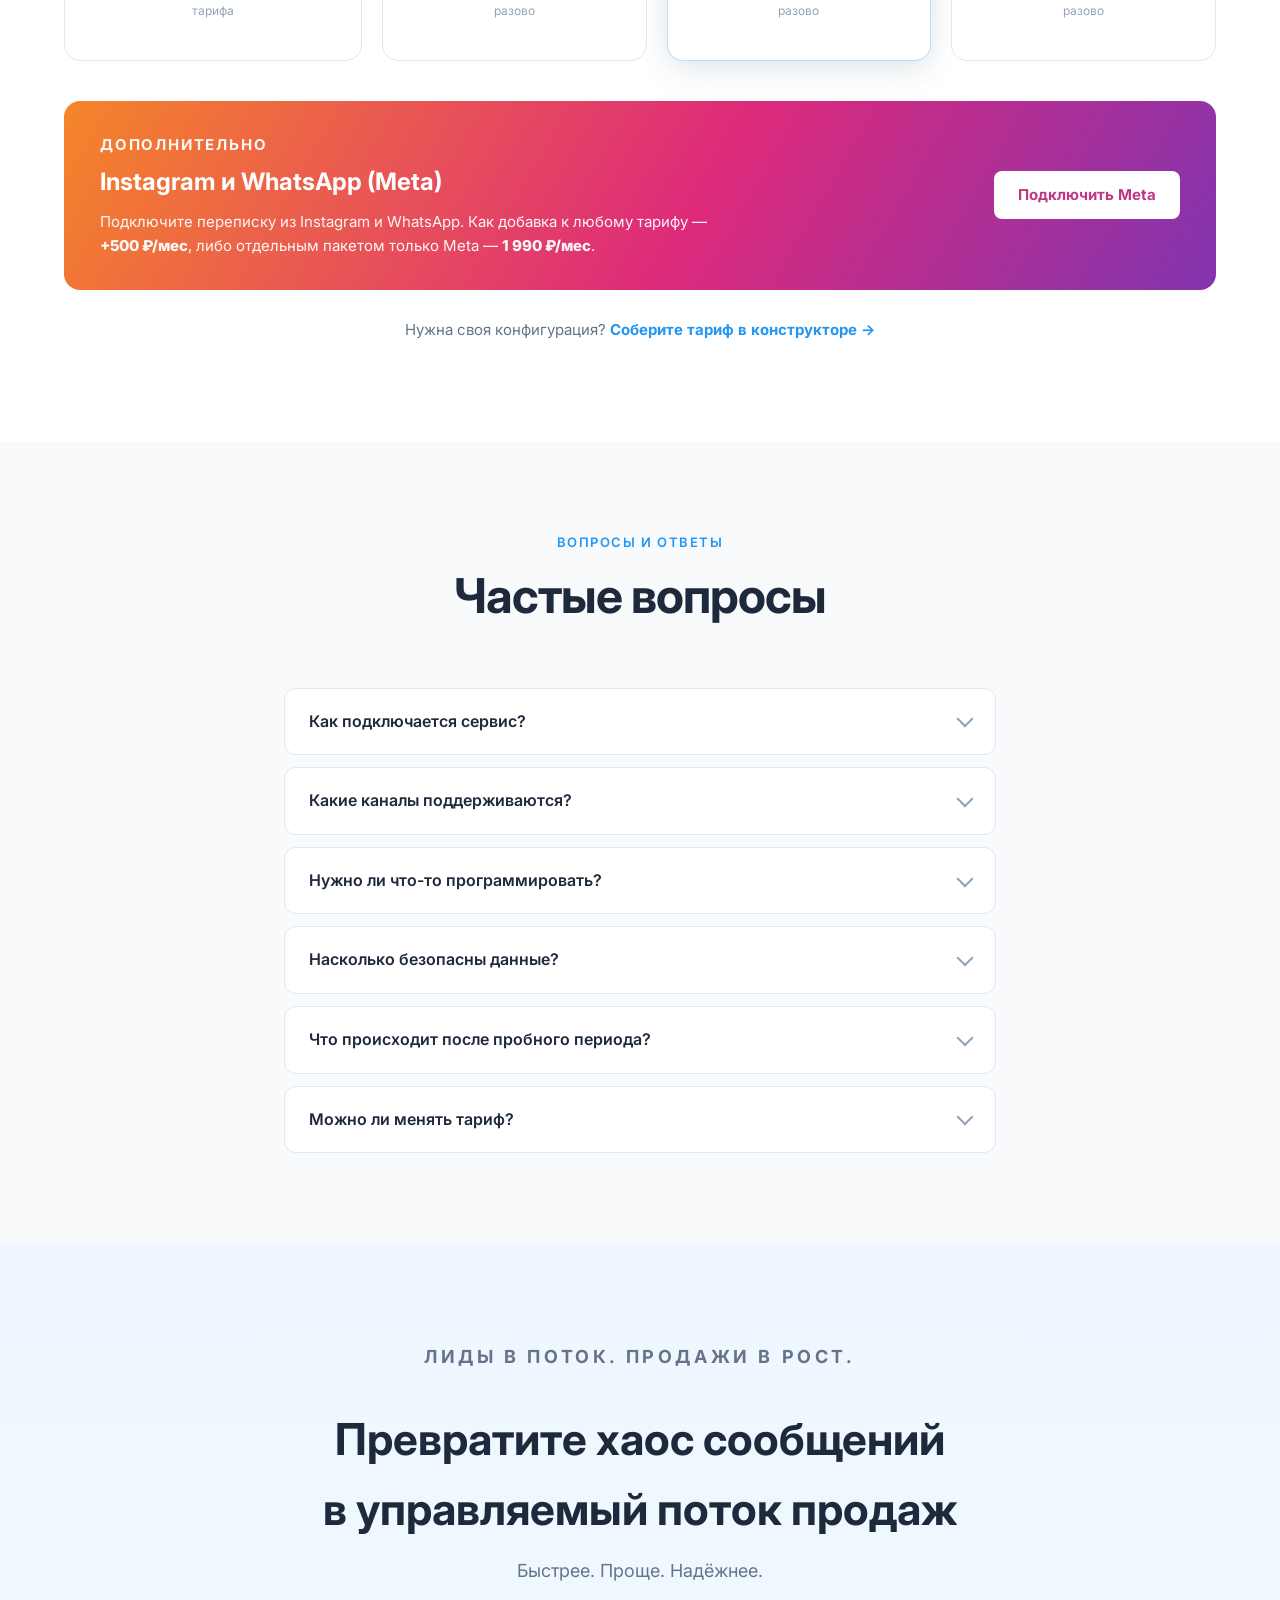
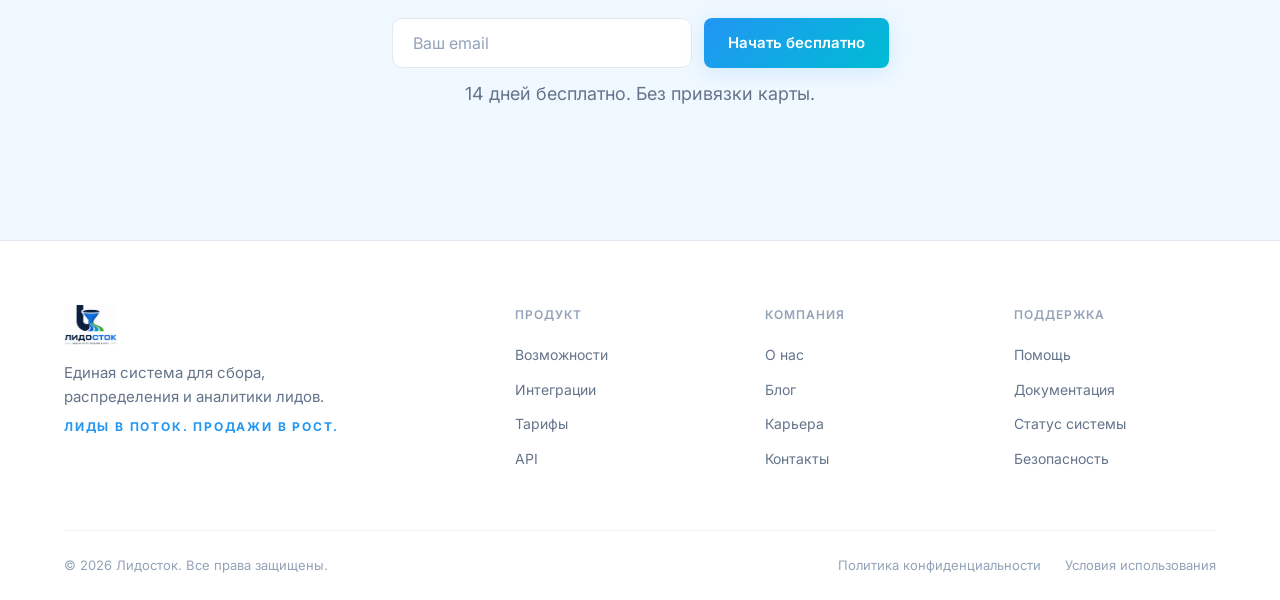
==== commit dc48b127: "Update index.html" ====
--- a/index.html
+++ b/index.html
@@ -219,8 +219,8 @@
               и мессенджеров. Все данные попадают в единую воронку.
             </p>
             <div class="feature-stat">
-              <span class="stat-number blue-text">50+</span>
-              <span class="stat-label">источников</span>
+              <span class="stat-number blue-text">24/7</span>
+              <span class="stat-label">приём заявок</span>
             </div>
           </div>
           <div class="feature-card">
@@ -385,8 +385,8 @@
             <p class="step-label">ШАГ 1</p>
             <h3>Подключите каналы</h3>
             <p>
-              Telegram, WhatsApp, Instagram, VK — все мессенджеры и CRM
-              подключаются за минуты. Без программистов.
+              Telegram, почта и ВКонтакте — уже доступны, остальные каналы
+              и CRM подключаем по мере развития. Настройку берём на себя.
             </p>
           </div>
           <div class="step-connector"></div>
@@ -488,7 +488,31 @@
       </div>
     </section>
 
-    <!-- ===== PRICING ===== -->
+    <!-- ===== ROADMAP TEASER ===== -->
+    <section class="rm-teaser">
+      <div class="container">
+        <div class="rm-teaser-card">
+          <div class="rm-teaser-inner">
+            <div>
+              <p class="rm-teaser-eyebrow">КАРТА РАЗВИТИЯ</p>
+              <h2>Мы развиваемся открыто</h2>
+              <p>Уже сейчас — Telegram, почта и ВКонтакте. Дальше — CRM, ответы прямо из системы, ИИ-аналитика и голосовой приём звонков. Смотрите, что впереди.</p>
+              <div class="rm-mini">
+                <div class="rm-mini-step"><div class="rm-mini-dot done"><i></i><span>Сейчас</span></div></div>
+                <div class="rm-mini-line"></div>
+                <div class="rm-mini-step"><div class="rm-mini-dot doing"><i></i><span>Q3 2026</span></div></div>
+                <div class="rm-mini-line"></div>
+                <div class="rm-mini-step"><div class="rm-mini-dot"><i></i><span>Q4 2026</span></div></div>
+                <div class="rm-mini-line"></div>
+                <div class="rm-mini-step"><div class="rm-mini-dot"><i></i><span>2027</span></div></div>
+              </div>
+            </div>
+            <a href="roadmap.html" class="btn btn-light btn-lg rm-teaser-btn">Смотреть карту развития →</a>
+          </div>
+        </div>
+      </div>
+    </section>
+
     <!-- ===== PRICING ===== -->
     <section class="pricing" id="pricing">
       <div class="container">
@@ -518,7 +542,7 @@
               <li class="pf-no">Аналитика и воронка</li>
               <li class="pf-no">Контроль менеджеров</li>
             </ul>
-            <a href="register.html" class="btn btn-outline btn-full">Попробовать бесплатно</a>
+            <a href="register.html?plan=free" class="btn btn-outline btn-full">Попробовать бесплатно</a>
             <p class="pricing-note">После 14 дней — выбор платного тарифа</p>
           </div>
 
@@ -534,9 +558,8 @@
               <li class="pf-yes">Подключение «под ключ»</li>
               <li class="pf-no">Аналитика и воронка</li>
               <li class="pf-no">Контроль менеджеров</li>
-	      <li class="pf-no">Приоритетная поддержка</li>
             </ul>
-            <a href="register.html" class="btn btn-outline btn-full">Начать</a>
+            <a href="register.html?plan=business" class="btn btn-outline btn-full">Начать</a>
             <p class="pricing-note">+ Настройка «под ключ» — разово</p>
           </div>
 
@@ -554,7 +577,7 @@
               <li class="pf-yes">Подключение «под ключ»</li>
               <li class="pf-yes">Приоритетная поддержка</li>
             </ul>
-            <a href="register.html" class="btn btn-primary btn-full">Начать</a>
+            <a href="register.html?plan=premium" class="btn btn-primary btn-full">Начать</a>
             <p class="pricing-note">+ Настройка «под ключ» — разово</p>
           </div>
 
